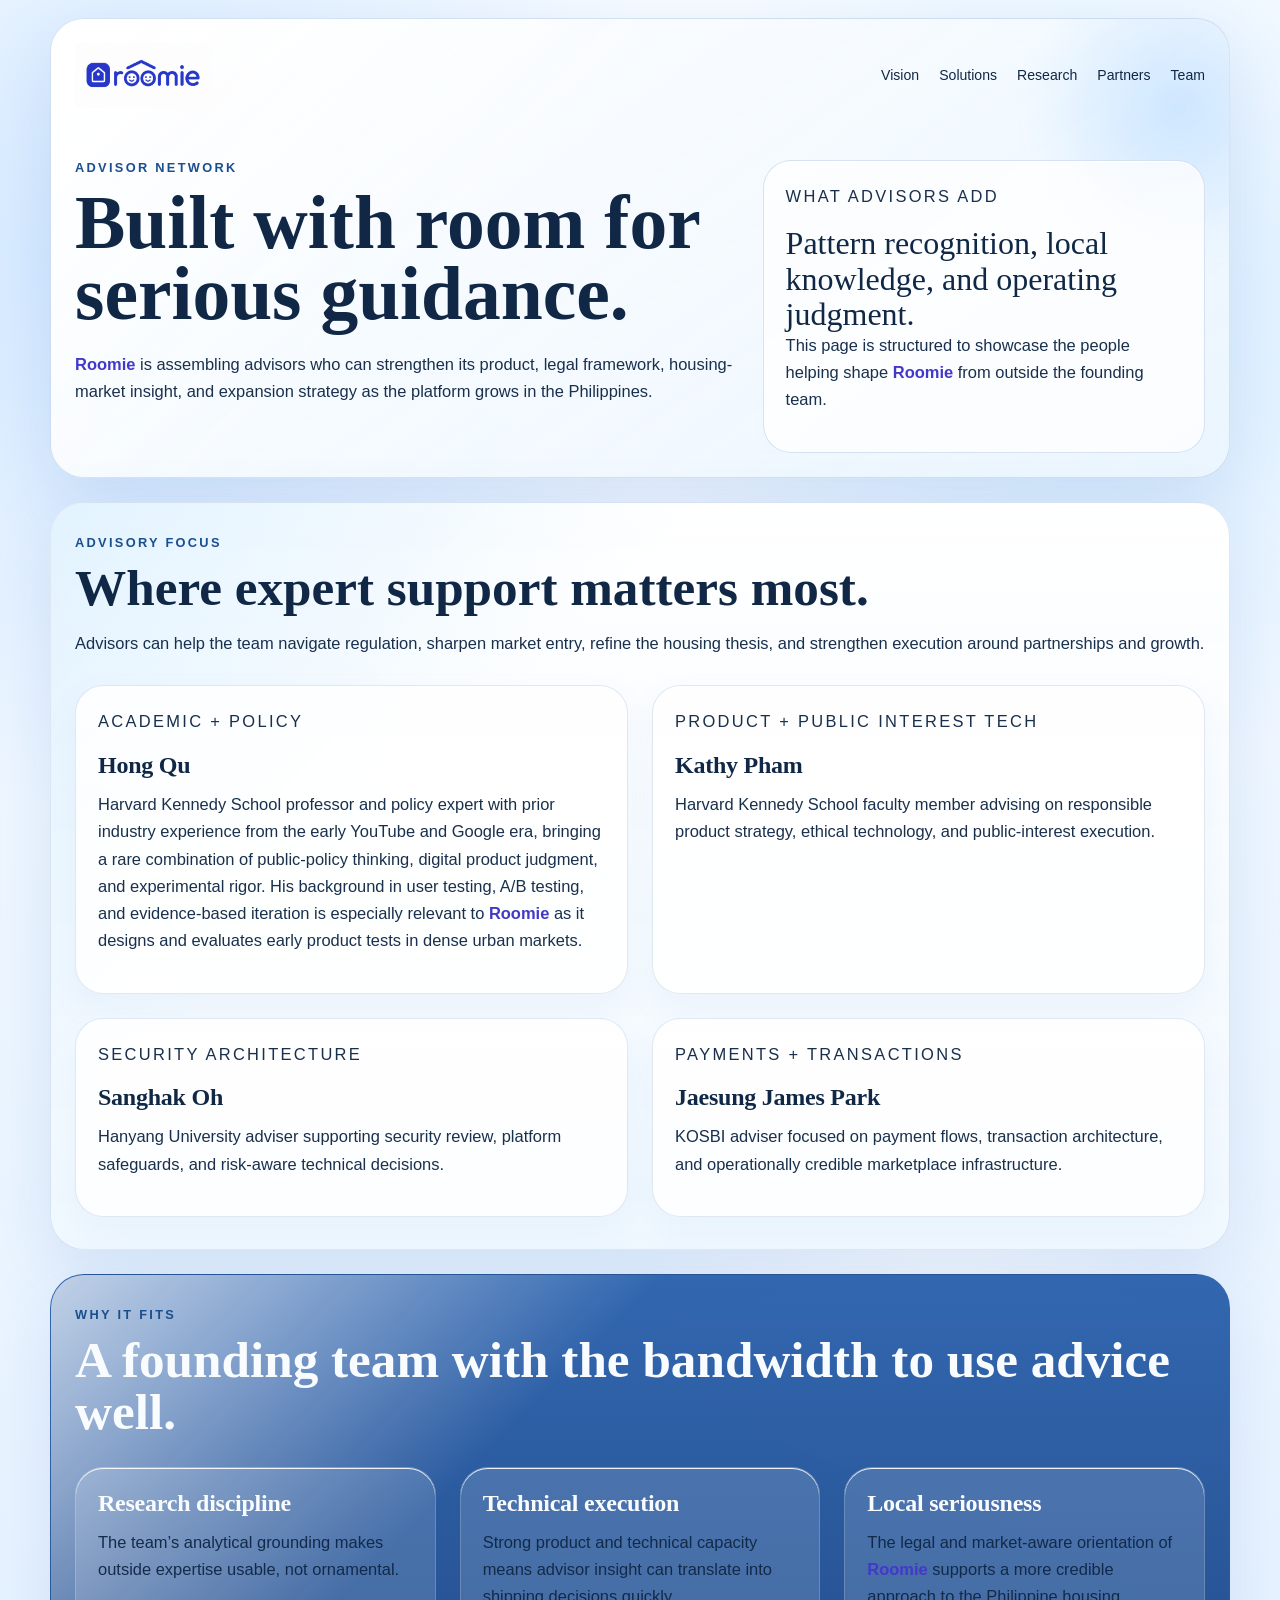
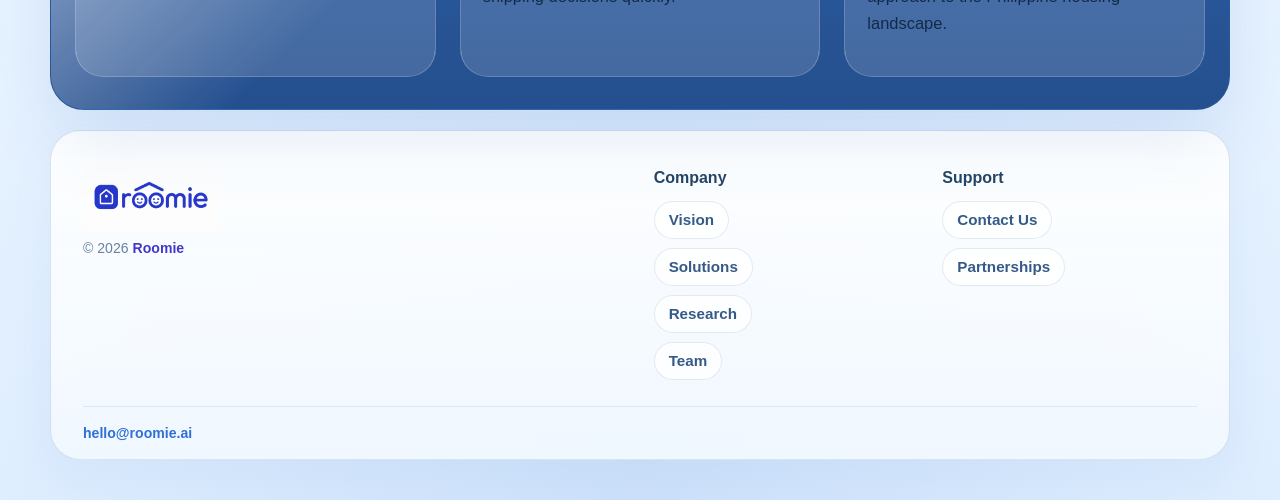
==== advisers.html @ 3eec29d0 "Add named Roomie advisers" ====
<!DOCTYPE html>
<html lang="en">
  <head>
    <meta charset="UTF-8" />
    <meta name="viewport" content="width=device-width, initial-scale=1.0" />
    <title>Roomie | Advisors</title>
    <meta
      name="description"
      content="Advisors supporting Roomie across housing, law, market expansion, and platform strategy."
    />
    <link rel="icon" type="image/png" href="assets/browser_icon_logo.png" />
    <link rel="apple-touch-icon" href="assets/browser_icon_logo.png" />

    <link rel="stylesheet" href="styles.css" />
  </head>
  <body>
    <div class="page-shell">
      <header class="hero hero-page">
        <nav class="topbar">
          <div class="brand">
            <a href="index.html#vision"><img class="brand-mark" src="assets/logo-draft.png" alt="Roomie logo" /></a>
          </div>
          <div class="topbar-links">
            <a href="index.html#vision">Vision</a>
            <a href="solutions.html">Solutions</a>
            <a href="research.html">Research</a>
            <a href="partners.html">Partners</a>
            <a href="team.html">Team</a>
          </div>
        </nav>

        <section class="page-intro">
          <div>
            <p class="eyebrow">Advisor Network</p>
            <h1>Built with room for serious guidance.</h1>
            <p class="hero-text">
              <strong>Roomie</strong> is assembling advisors who can strengthen its product,
              legal framework, housing-market insight, and expansion strategy as
              the platform grows in the Philippines.
            </p>
          </div>
          <div class="adviser-panel">
            <p class="stat-label">What advisors add</p>
            <div class="stat-value">Pattern recognition, local knowledge, and operating judgment.</div>
            <p>
              This page is structured to showcase the people helping shape
              <strong>Roomie</strong> from outside the founding team.
            </p>
          </div>
        </section>
      </header>

      <main>
        <section class="section section-light">
          <div class="section-heading">
            <p class="eyebrow">Advisory Focus</p>
            <h2>Where expert support matters most.</h2>
            <p class="section-copy">
              Advisors can help the team navigate regulation, sharpen market
              entry, refine the housing thesis, and strengthen execution around
              partnerships and growth.
            </p>
          </div>
          <div class="advisers-grid">
            <article class="adviser-card reveal">
              <p class="adviser-role">Academic + Policy</p>
              <h3>Hong Qu</h3>
              <p>
                Harvard Kennedy School professor and policy expert with prior
                industry experience from the early YouTube and Google era,
                bringing a rare combination of public-policy thinking, digital
                product judgment, and experimental rigor. His background in
                user testing, A/B testing, and evidence-based iteration is
                especially relevant to <strong>Roomie</strong> as it designs and evaluates
                early product tests in dense urban markets.
              </p>
            </article>
            <article class="adviser-card reveal">
              <p class="adviser-role">Product + Public Interest Tech</p>
              <h3>Kathy Pham</h3>
              <p>
                <a href="https://www.hks.harvard.edu/faculty/kathy-pham" target="_blank" rel="noopener">Harvard Kennedy School</a>
                faculty member advising on responsible
                product strategy, ethical technology, and public-interest execution.
              </p>
            </article>
            <article class="adviser-card reveal">
              <p class="adviser-role">Security Architecture</p>
              <h3>Sanghak Oh</h3>
              <p>
                Hanyang University adviser supporting security review, platform
                safeguards, and risk-aware technical decisions.
              </p>
            </article>
            <article class="adviser-card reveal">
              <p class="adviser-role">Payments + Transactions</p>
              <h3>Jaesung James Park</h3>
              <p>
                KOSBI adviser focused on payment flows, transaction architecture,
                and operationally credible marketplace infrastructure.
              </p>
            </article>
          </div>
        </section>

        <section class="section section-dark">
          <div class="section-heading">
            <p class="eyebrow">Why It Fits</p>
            <h2>A founding team with the bandwidth to use advice well.</h2>
          </div>
          <div class="opportunity-grid">
            <article class="feature-card reveal">
              <h3>Research discipline</h3>
              <p>
                The team’s analytical grounding makes outside expertise usable,
                not ornamental.
              </p>
            </article>
            <article class="feature-card reveal">
              <h3>Technical execution</h3>
              <p>
                Strong product and technical capacity means advisor insight can
                translate into shipping decisions quickly.
              </p>
            </article>
            <article class="feature-card reveal">
              <h3>Local seriousness</h3>
              <p>
                The legal and market-aware orientation of <strong>Roomie</strong> supports a
                more credible approach to the Philippine housing landscape.
              </p>
            </article>
          </div>
        </section>
      </main>

      <footer class="site-footer">
        <div class="site-footer-top">
          <div class="site-footer-brand">
            <a href="index.html#vision"><img class="brand-mark" src="assets/logo-draft.png" alt="Roomie logo" /></a>
            <p class="site-footer-legal">© 2026 <strong>Roomie</strong></p>
          </div>
          <div class="site-footer-grid">
            <div class="site-footer-column">
              <p class="site-footer-label">Company</p>
              <a href="index.html#vision">Vision</a>
              <a href="solutions.html">Solutions</a>
              <a href="research.html">Research</a>
              <a href="team.html">Team</a>
            </div>
            <div class="site-footer-column">
              <p class="site-footer-label">Support</p>
              <a href="mailto:hello@roomie.ai">Contact Us</a>
              <a href="partners.html">Partnerships</a>
            </div>
          </div>
        </div>
        <div class="site-footer-bottom">
          <p><a href="mailto:hello@roomie.ai">hello@roomie.ai</a></p>
        </div>
      </footer>
    </div>

    <script src="script.js"></script>
  </body>
</html>
---- styles.css ----
:root {
  --bg: #f4faff;
  --bg-soft: #dceeff;
  --panel: rgba(248, 252, 255, 0.82);
  --panel-light: rgba(255, 255, 255, 0.94);
  --ink: #0f2a49;
  --ink-dark: #102846;
  --muted: rgba(16, 40, 70, 0.96);
  --muted-dark: #244564;
  --line: rgba(53, 107, 176, 0.18);
  --line-dark: rgba(45, 95, 163, 0.14);
  --accent: #6fb6ff;
  --accent-2: #9ed6ff;
  --accent-3: #2f6fd6;
  --accent-4: #c8e8ff;
  --accent-5: #edf7ff;
  --shadow: rgba(73, 123, 196, 0.16);
}

* {
  box-sizing: border-box;
}

html {
  scroll-behavior: smooth;
}

body {
  margin: 0;
  min-height: 100vh;
  background:
    radial-gradient(circle at 10% 12%, rgba(111, 182, 255, 0.26), transparent 26%),
    radial-gradient(circle at 85% 15%, rgba(158, 214, 255, 0.32), transparent 22%),
    radial-gradient(circle at 74% 58%, rgba(255, 255, 255, 0.72), transparent 20%),
    radial-gradient(circle at 50% 100%, rgba(47, 111, 214, 0.12), transparent 34%),
    linear-gradient(180deg, #f7fbff 0%, #edf6ff 52%, #e2f0ff 100%);
  color: var(--ink-dark);
  font-family: "Avenir Next", "Segoe UI", sans-serif;
}

a {
  color: inherit;
  text-decoration: none;
}

strong {
  color: #4338ca !important;
  font-weight: 800;
}

.page-shell {
  width: min(1180px, calc(100% - 28px));
  margin: 0 auto;
  padding: 18px 0 40px;
}

.site-footer {
  margin-top: 20px;
  padding: 34px 32px 18px;
  color: var(--muted-dark);
  font-size: 0.95rem;
  border: 1px solid var(--line);
  border-radius: 30px;
  background: linear-gradient(180deg, rgba(255, 255, 255, 0.97), rgba(241, 248, 255, 0.94));
  box-shadow: 0 18px 40px rgba(98, 148, 217, 0.08);
}

.site-footer-top {
  display: grid;
  grid-template-columns: minmax(0, 1.05fr) minmax(0, 1.1fr);
  gap: 52px;
  align-items: start;
}

.site-footer-grid {
  display: grid;
  grid-template-columns: repeat(2, minmax(0, 1fr));
  gap: 34px;
  align-items: start;
}

.site-footer-brand {
  display: grid;
  gap: 10px;
}

.site-footer-column p {
  margin-bottom: 0;
  color: var(--muted-dark);
  line-height: 1.68;
}

.site-footer-legal {
  margin-bottom: 0;
  color: #6a81a1;
  font-size: 0.88rem;
}

.site-footer-column {
  display: grid;
  gap: 9px;
  align-content: start;
  justify-items: start;
}

.site-footer-label {
  margin-bottom: 6px;
  color: var(--ink-dark);
  font-size: 1rem;
  font-weight: 700;
  letter-spacing: 0;
  text-transform: none;
}

.site-footer a {
  color: #355a88;
  font-weight: 600;
}

.site-footer-column a {
  display: inline-flex;
  align-items: center;
  min-height: 38px;
  padding: 0 14px;
  border-radius: 999px;
  border: 1px solid rgba(53, 107, 176, 0.14);
  background: rgba(255, 255, 255, 0.8);
  box-shadow: inset 0 1px 0 rgba(255, 255, 255, 0.88);
  transition: transform 180ms ease, border-color 180ms ease, background 180ms ease, box-shadow 180ms ease;
}

.site-footer-column a:hover {
  transform: translateY(-2px);
  border-color: rgba(47, 111, 214, 0.24);
  background: rgba(232, 244, 255, 0.96);
  box-shadow: 0 10px 20px rgba(98, 148, 217, 0.12);
}

.site-footer-bottom {
  display: flex;
  justify-content: space-between;
  gap: 18px;
  margin-top: 26px;
  padding-top: 18px;
  border-top: 1px solid rgba(53, 107, 176, 0.12);
  color: #4e6b8f;
  font-size: 0.88rem;
}

.site-footer-bottom p {
  margin-bottom: 0;
}

.site-footer-bottom a {
  color: var(--accent-3);
  font-weight: 700;
}

.hero,
.section {
  position: relative;
  overflow: hidden;
  border: 1px solid var(--line);
  border-radius: 34px;
  backdrop-filter: blur(18px);
  box-shadow: 0 24px 70px var(--shadow);
}

.hero::before,
.section::before {
  content: "";
  position: absolute;
  inset: 0;
  pointer-events: none;
  background: linear-gradient(135deg, rgba(255, 255, 255, 0.7), transparent 38%);
}

.hero {
  background:
    linear-gradient(145deg, rgba(255, 255, 255, 0.96), rgba(233, 244, 255, 0.88)),
    rgba(255, 255, 255, 0.5);
  color: var(--ink-dark);
  padding: 24px;
}

.hero-home::after,
.hero-page::after {
  content: "";
  position: absolute;
  right: -120px;
  top: -80px;
  width: 340px;
  height: 340px;
  border-radius: 50%;
  background: radial-gradient(circle, rgba(111, 182, 255, 0.28), transparent 64%);
  filter: blur(10px);
}

.hero-home::before {
  background:
    radial-gradient(circle at 22% 20%, rgba(255, 255, 255, 0.72), transparent 18%),
    linear-gradient(135deg, rgba(255, 255, 255, 0.7), transparent 38%);
}

.topbar,
.hero-grid,
.opportunity-grid,
.founders-grid,
.metrics-grid,
.contact-layout,
.advisers-grid,
.page-intro,
.research-grid,
.research-placeholder-grid,
.source-list,
.partners-grid,
.map-gallery {
  display: grid;
  gap: 24px;
}

.topbar {
  grid-template-columns: repeat(2, minmax(0, 1fr));
  align-items: center;
  position: relative;
  z-index: 1;
}

.brand,
.topbar-links,
.hero-actions,
.ticker {
  display: flex;
  align-items: center;
}

.brand {
  gap: 12px;
}

.brand-mark {
  width: 136px;
  height: auto;
  display: block;
  object-fit: contain;
}

.brand-name,
h1,
h2,
h3,
.stat-value,
.quote,
.metric-value {
  font-family: "Georgia", "Times New Roman", serif;
}

.brand-name {
  font-size: 1.08rem;
  letter-spacing: 0.06em;
}

.topbar-links {
  justify-content: flex-end;
  gap: 20px;
  color: var(--ink-dark);
}

.topbar-links a {
  position: relative;
  font-size: 0.88rem;
}

.topbar-links a::after {
  content: "";
  position: absolute;
  left: 0;
  bottom: -6px;
  width: 100%;
  height: 1px;
  background: currentColor;
  transform: scaleX(0);
  transform-origin: left;
  transition: transform 180ms ease;
}

.topbar-links a:hover::after {
  transform: scaleX(1);
}

.hero-grid,
.page-intro {
  grid-template-columns: minmax(0, 1.2fr) minmax(300px, 0.8fr);
  align-items: end;
  margin-top: 52px;
  position: relative;
  z-index: 1;
}

.page-intro {
  align-items: start;
}

.page-intro-single {
  grid-template-columns: 1fr;
}

.eyebrow {
  margin: 0 0 12px;
  color: #1a4f8e;
  font-size: 0.8rem;
  letter-spacing: 0.18em;
  text-transform: uppercase;
  font-weight: 800;
}

h1,
h2,
h3,
p {
  margin-top: 0;
}

h1 {
  font-size: clamp(2.45rem, 5.9vw, 4.9rem);
  line-height: 0.94;
  margin-bottom: 22px;
  max-width: 100%;
}

.hero-title {
  max-width: 100%;
}

.emoji-pair {
  white-space: nowrap;
}

h2 {
  font-size: clamp(2rem, 4vw, 3.5rem);
  line-height: 1.02;
  margin-bottom: 0;
}

h3 {
  font-size: 1.5rem;
  margin-bottom: 12px;
}

.hero-text,
.section-copy,
.contact-copy,
.feature-card p,
.founder-card p,
.contact-card p,
.adviser-card p,
.adviser-panel p {
  color: var(--muted);
  line-height: 1.65;
  font-size: 1.03rem;
}

.hero-text,
.section-copy,
.contact-copy,
.section-heading p {
  width: 100%;
  max-width: 100%;
}

.section-copy,
.contact-copy {
  margin-top: 16px;
  max-width: 100%;
}

.compact-copy {
  margin-top: 18px;
}

.hero-actions {
  gap: 14px;
  flex-wrap: wrap;
  margin-top: 30px;
}

.button {
  display: inline-flex;
  align-items: center;
  justify-content: center;
  min-height: 50px;
  padding: 0 22px;
  border-radius: 999px;
  border: 1px solid transparent;
  transition: transform 180ms ease, background 180ms ease, border-color 180ms ease, box-shadow 180ms ease;
}

.button:hover,
.topbar-links a:hover {
  transform: translateY(-2px);
}

.button-primary {
  background: linear-gradient(135deg, #79bdff, #2f6fd6);
  color: #ffffff;
  font-weight: 700;
  box-shadow: 0 12px 24px rgba(47, 111, 214, 0.22);
  position: relative;
}

.button-secondary {
  border-color: var(--line);
  background: rgba(255, 255, 255, 0.74);
  color: var(--ink-dark);
}

.button-primary::after {
  content: "";
  width: 8px;
  height: 8px;
  margin-left: 10px;
  border-radius: 50%;
  background: rgba(255, 255, 255, 0.9);
  box-shadow: 0 0 0 6px rgba(255, 255, 255, 0.12);
}

.button-secondary:hover,
.button-primary:hover {
  box-shadow: 0 16px 30px rgba(47, 111, 214, 0.18);
}

.hero-panel,
.stat-card,
.hero-notes article,
.feature-card,
.founder-card,
.contact-card,
.quote-block,
.metric-card,
.adviser-card,
.adviser-panel,
.ticker {
  border-radius: 28px;
}

.hero-panel,
.feature-card,
.metric-card,
.adviser-panel {
  background: rgba(255, 255, 255, 0.76);
  border: 1px solid var(--line);
  box-shadow: inset 0 1px 0 rgba(255, 255, 255, 0.9);
}

.hero-panel {
  padding: 22px;
}

.stat-card {
  background: linear-gradient(135deg, rgba(111, 182, 255, 0.22), rgba(158, 214, 255, 0.42));
  padding: 22px;
  border: 1px solid rgba(74, 132, 201, 0.16);
  position: relative;
}

.stat-card::after {
  content: "✦";
  position: absolute;
  top: 18px;
  right: 18px;
  color: rgba(47, 111, 214, 0.38);
  font-size: 1rem;
}

.stat-label,
.founder-role,
.contact-label,
.quote-credit,
.metric-label,
.adviser-role {
  text-transform: uppercase;
  letter-spacing: 0.14em;
  font-size: 0.72rem;
}

.stat-value {
  font-size: 2rem;
  line-height: 1.1;
}

.hero-notes {
  display: grid;
  gap: 12px;
  margin-top: 16px;
}

.hero-notes article {
  display: grid;
  grid-template-columns: 38px 1fr;
  gap: 14px;
  padding: 14px;
  background: rgba(245, 250, 255, 0.92);
  border: 1px solid rgba(96, 156, 224, 0.14);
}

.hero-notes span {
  color: var(--accent-3);
  font-family: "Georgia", "Times New Roman", serif;
  font-size: 1.2rem;
}

.ticker {
  gap: 10px;
  flex-wrap: wrap;
  margin-top: 24px;
  padding: 14px;
  background: rgba(255, 255, 255, 0.72);
  border: 1px solid var(--line);
  position: relative;
  z-index: 1;
}

.ticker span {
  padding: 8px 12px;
  border-radius: 999px;
  background: rgba(224, 240, 255, 0.92);
  color: #456b96;
  font-size: 0.92rem;
  border: 1px solid rgba(96, 156, 224, 0.16);
}

.section {
  margin-top: 24px;
  padding: 32px 24px;
}

.section-dark {
  background: linear-gradient(180deg, rgba(42, 97, 173, 0.96), rgba(29, 72, 138, 0.96));
  color: #f8fcff;
}

.section-light {
  background: linear-gradient(180deg, rgba(255, 255, 255, 0.98), rgba(240, 248, 255, 0.95));
  color: var(--ink-dark);
  border-color: var(--line-dark);
}

.section-light::before {
  background: linear-gradient(135deg, rgba(158, 214, 255, 0.3), transparent 34%);
}

.section-accent {
  background: linear-gradient(135deg, #e6f4ff 0%, #97d0ff 42%, #2f6fd6 100%);
  color: #12345b;
}

.section-heading {
  width: 100%;
  max-width: 100%;
  margin-bottom: 28px;
  position: relative;
  z-index: 1;
}

.section-heading > * {
  width: 100%;
  max-width: 100%;
}

.next-steps-intro,
.next-steps-intro > *,
.next-steps-intro .hero-text {
  width: 100%;
  max-width: 100%;
}

.geospatial-intro,
.geospatial-intro > *,
.geospatial-intro .hero-text {
  width: 100%;
  max-width: 100%;
}

.research-intro,
.research-intro > *,
.research-intro .hero-text {
  width: 100%;
  max-width: 100%;
}

.research-intro-title {
  width: 100%;
  max-width: 100%;
  margin-bottom: 14px;
  color: #1a4f8e;
  font-size: clamp(1.9rem, 3vw, 2.6rem);
  line-height: 1.08;
}

.geospatial-section .research-intro {
  margin-bottom: 28px;
}

.section-heading.compact {
  margin-bottom: 0;
}

.geospatial-intro h2,
.next-steps-intro h2 {
  color: #1a4f8e;
  font-size: clamp(1.9rem, 3vw, 2.6rem);
  line-height: 1.08;
  margin-bottom: 14px;
}

.research-intro .hero-text,
.geospatial-intro .hero-text,
.next-steps-intro .hero-text {
  margin-top: 0;
}

.opportunity-grid {
  grid-template-columns: repeat(3, minmax(0, 1fr));
}

.founders-grid,
.metrics-grid,
.advisers-grid,
.partners-grid {
  grid-template-columns: repeat(2, minmax(0, 1fr));
}

.research-grid {
  grid-template-columns: minmax(0, 1.1fr) minmax(280px, 0.9fr);
  align-items: start;
}

.research-placeholder-grid {
  grid-template-columns: repeat(2, minmax(0, 1fr));
}

.feature-card,
.founder-card,
.contact-card,
.metric-card,
.adviser-card,
.adviser-panel,
.research-block,
.placeholder-card,
.source-card,
.partner-card,
.map-card {
  padding: 22px;
  position: relative;
}

.feature-card {
  background: rgba(255, 255, 255, 0.14);
  border: 1px solid rgba(255, 255, 255, 0.18);
}

.founder-card,
.contact-card,
.metric-card,
.adviser-card,
.research-block,
.placeholder-card,
.source-card,
.partner-card,
.map-card {
  background: rgba(255, 255, 255, 0.88);
  border: 1px solid var(--line-dark);
  color: var(--ink-dark);
}

.research-block,
.placeholder-card,
.source-card,
.partner-card,
.map-card {
  border-radius: 28px;
}

.founder-card,
.contact-card,
.metric-card,
.adviser-card,
.research-block,
.placeholder-card,
.source-card,
.partner-card,
.map-card {
  box-shadow: 0 14px 32px rgba(98, 148, 217, 0.08);
}

.research-paper {
  margin-bottom: 24px;
  padding: 24px;
  border-radius: 28px;
  background: rgba(255, 255, 255, 0.92);
  border: 1px solid var(--line-dark);
  box-shadow: 0 14px 32px rgba(98, 148, 217, 0.08);
}

.paper-title {
  margin-bottom: 8px;
  font-size: clamp(1.7rem, 3vw, 2.2rem);
}

.paper-meta {
  margin-bottom: 14px;
  color: #4672a1;
  font-size: 0.95rem;
  letter-spacing: 0.02em;
}

.founder-card::before,
.metric-card::before,
.partner-card::before {
  content: "";
  position: absolute;
  top: 14px;
  right: 14px;
  width: 12px;
  height: 12px;
  border-radius: 50%;
  background: linear-gradient(135deg, var(--accent-2), var(--accent-3));
  opacity: 0.6;
}

.founder-card-expand {
  overflow: hidden;
}

.founder-summary {
  display: block;
  color: inherit;
  cursor: pointer;
}

.founder-summary > * + * {
  margin-top: 10px;
}

.founder-summary h3,
.founder-summary p {
  margin-bottom: 0;
}

.adviser-summary {
  display: block;
  color: inherit;
  cursor: pointer;
}

.adviser-summary > * + * {
  margin-top: 10px;
}

.adviser-summary h3,
.adviser-summary p {
  margin-bottom: 0;
}

/* ── Founder / Advisor modal ── */
.founder-modal {
  position: fixed;
  inset: 0;
  z-index: 40;
  display: none;
  place-items: center;
  padding: 20px;
}

.founder-modal:target {
  display: grid !important;
}

.founder-modal-backdrop {
  position: absolute;
  inset: 0;
  background: rgba(6, 16, 34, 0.72);
  backdrop-filter: blur(18px) saturate(1.5);
}

/* Single-panel immersive card */
.founder-modal-card {
  position: relative;
  z-index: 1;
  width: min(460px, 100%);
  height: min(680px, 88vh);
  border-radius: 28px;
  overflow: hidden;
  border: 1px solid rgba(255, 255, 255, 0.12);
  box-shadow:
    0 2px 0 rgba(255, 255, 255, 0.1) inset,
    0 48px 120px rgba(6, 16, 34, 0.6),
    0 12px 32px rgba(6, 16, 34, 0.35);
}

/* Photo fills the entire card as background */
.founder-modal-photo {
  position: absolute;
  inset: 0;
  width: 100%;
  height: 100%;
  object-fit: cover;
  object-position: top center;
}

/* Gradient overlay: transparent at top, dark at ~45% downward */
.founder-modal-overlay {
  position: absolute;
  inset: 0;
  display: flex;
  flex-direction: column;
  justify-content: flex-end;
  background: linear-gradient(
    to bottom,
    transparent 0%,
    transparent 32%,
    rgba(242, 243, 245, 0.55) 48%,
    rgba(242, 243, 245, 0.88) 62%,
    rgba(242, 243, 245, 0.97) 72%
  );
}

/* Scrollable content area sitting on the gradient */
.founder-modal-content {
  overflow-y: auto;
  max-height: 62%;
  padding: 0 26px 28px;
  /* Custom scrollbar */
  scrollbar-width: thin;
  scrollbar-color: rgba(255,255,255,0.2) transparent;
}

.founder-modal-content::-webkit-scrollbar {
  width: 4px;
}
.founder-modal-content::-webkit-scrollbar-thumb {
  background: rgba(255,255,255,0.22);
  border-radius: 4px;
}

/* Role label */
.founder-modal-content .founder-role {
  color: rgba(0, 0, 0, 1);
  font-size: 0.67rem;
  font-weight: 700;
  letter-spacing: 0.14em;
  text-transform: uppercase;
  margin: 0 0 6px;
}

/* Name */
.founder-modal-content h3 {
  color:  #ffffff;
  font-size: 1.5rem;
  font-weight: 800;
  line-height: 1.2;
  margin: 0 0 14px;
  text-shadow: 0 1px 8px rgba(0, 0, 0, 1);
}

/* Divider */
.founder-modal-divider {
  height: 1px;
  background: rgba(0, 0, 0, 1);
  margin: 0 0 16px;
}

/* Tagline */
.founder-modal-tagline {
  font-size: 0.92rem;
  font-weight: 700;
  color: rgba(0, 0, 0, 1);
  margin: 0 0 14px;
  line-height: 1.55;
}

/* Bio body */
.founder-modal-detail p {
  font-size: 0.87rem;
  font-weight: 600;
  line-height: 1.8;
  color: rgba(0, 0, 0, 1);
  margin: 0;
}

/* Close button — top right, glassy */
.founder-modal-close {
  position: absolute;
  top: 16px;
  right: 16px;
  z-index: 10;
  display: flex;
  align-items: center;
  justify-content: center;
  width: 34px;
  height: 34px;
  border-radius: 50%;
  background: rgba(128, 128, 128, 0.14);
  backdrop-filter: blur(8px);
  color: rgba(128, 128, 128, 0.5);
  font-size: 1.1rem;
  line-height: 1;
  cursor: pointer;
  text-decoration: none;
  transition: background 0.18s, color 0.18s;
  border: 1px solid rgba(128, 128, 128, 0.8);
}

.founder-modal-close:hover {
  background: rgba(255, 255, 255, 0.26);
  color: #fff;
}

.research-stack {
  display: grid;
  gap: 18px;
}

.block-label {
  margin-bottom: 10px;
  color: #1a4f8e;
  text-transform: uppercase;
  letter-spacing: 0.14em;
  font-size: 0.88rem;
  font-weight: 800;
}

.research-list,
.source-list {
  margin: 0;
  padding-left: 18px;
  color: var(--muted-dark);
  line-height: 1.7;
}

.source-list {
  grid-template-columns: repeat(3, minmax(0, 1fr));
  padding-left: 0;
  list-style: none;
}

.placeholder-title {
  font-family: "Georgia", "Times New Roman", serif;
  font-size: 1.3rem;
  margin-bottom: 12px;
  color: #173252;
}

.map-analysis,
.placeholder-note,
.map-insight-list,
.source-list,
.research-list {
  color: var(--muted);
}

.map-gallery {
  grid-template-columns: 1fr;
}

.map-card {
  overflow: hidden;
  padding: 0;
}

.map-card-link {
  display: block;
  height: 100%;
  color: inherit;
}

.map-card-link .map-copy {
  position: relative;
}

.map-open-cta {
  display: inline-flex;
  align-items: center;
  justify-content: center;
  margin: 6px 0 0;
  min-height: 34px;
  padding: 0 12px;
  border-radius: 999px;
  background: linear-gradient(180deg, rgba(245, 250, 255, 0.98), rgba(232, 244, 255, 0.96));
  border: 1px solid rgba(53, 107, 176, 0.14);
  box-shadow:
    inset 0 1px 0 rgba(255, 255, 255, 0.96),
    0 6px 14px rgba(98, 148, 217, 0.08);
  color: #355a88;
  font-size: 0.76rem;
  font-weight: 700;
  letter-spacing: 0.02em;
  line-height: 1;
  transition: transform 180ms ease, border-color 180ms ease, background 180ms ease, box-shadow 180ms ease;
}

.map-open-cta:hover {
  transform: translateY(-1px);
  border-color: rgba(47, 111, 214, 0.24);
  background: linear-gradient(180deg, rgba(247, 252, 255, 1), rgba(223, 240, 255, 0.98));
  box-shadow:
    inset 0 1px 0 rgba(255, 255, 255, 0.98),
    0 10px 18px rgba(98, 148, 217, 0.12);
}

.map-frame {
  display: block;
  width: 100%;
  aspect-ratio: 16 / 10;
  object-fit: contain;
  border-bottom: 1px solid var(--line-dark);
  background: var(--accent-5);
}

.map-copy {
  padding: 22px 22px 24px;
}

/* ── Geolocation Map Lightbox Modal Refinement ── */
.map-modal {
  padding: 20px;
}

.map-modal .founder-modal-backdrop {
  background: rgba(3, 10, 22, 0.86);
  backdrop-filter: blur(20px) saturate(1.6);
}

.map-modal-card {
  width: min(1200px, 95vw);
  height: auto !important;
  max-height: min(92vh, 920px) !important;
  padding: 24px 28px 26px;
  border-radius: 26px;
  background: linear-gradient(170deg, #0d223a 0%, #061324 100%);
  border: 1px solid rgba(255, 255, 255, 0.14);
  box-shadow:
    0 0 0 1px rgba(255, 255, 255, 0.06) inset,
    0 32px 90px rgba(0, 0, 0, 0.75),
    0 8px 28px rgba(0, 0, 0, 0.4);
  overflow: hidden;
  display: flex;
  flex-direction: column;
}

.map-modal-card .founder-role {
  margin-bottom: 4px;
  color: rgba(140, 195, 255, 0.85);
  font-family: "Avenir Next", system-ui, -apple-system, sans-serif;
  font-size: 0.72rem;
  font-weight: 700;
  letter-spacing: 0.14em;
  text-transform: uppercase;
}

.map-modal-card h3 {
  font-family: "Avenir Next", system-ui, -apple-system, sans-serif;
  font-size: 1.35rem;
  font-weight: 700;
  line-height: 1.25;
  color: #ffffff;
  letter-spacing: normal;
  text-transform: none;
  margin: 0 0 16px 0;
  padding-bottom: 14px;
  border-bottom: 1px solid rgba(255, 255, 255, 0.1);
  padding-right: 48px;
}

.map-modal-card .founder-modal-close {
  position: absolute;
  top: 22px;
  right: 22px;
  width: 36px;
  height: 36px;
  border-radius: 50%;
  background: rgba(255, 255, 255, 0.12);
  backdrop-filter: blur(8px);
  color: #ffffff;
  font-size: 1.25rem;
  line-height: 1;
  display: flex;
  align-items: center;
  justify-content: center;
  text-decoration: none;
  border: 1px solid rgba(255, 255, 255, 0.18);
  transition: all 0.2s ease;
  z-index: 10;
}

.map-modal-card .founder-modal-close:hover {
  background: rgba(255, 255, 255, 0.25);
  color: #ffffff;
  transform: scale(1.06);
}

.map-stage {
  position: relative;
  width: 100%;
  display: flex;
  align-items: center;
  justify-content: center;
  background: #071526;
  border-radius: 16px;
  border: 1px solid rgba(255, 255, 255, 0.1);
  overflow: hidden;
  box-shadow: 0 12px 36px rgba(0, 0, 0, 0.45);
  touch-action: pan-y;
}

.map-frame-modal {
  margin-top: 0;
  width: 100%;
  height: auto;
  max-height: calc(92vh - 140px);
  object-fit: contain;
  border: none;
  display: block;
}

.map-nav-arrow {
  position: absolute;
  top: 50%;
  transform: translateY(-50%);
  width: 44px;
  height: 44px;
  border-radius: 50%;
  background: rgba(15, 32, 54, 0.75);
  backdrop-filter: blur(4px);
  color: #ffffff;
  display: flex;
  align-items: center;
  justify-content: center;
  border: 1px solid rgba(255, 255, 255, 0.15);
  cursor: pointer;
  transition: all 0.2s ease;
  z-index: 5;
  text-decoration: none;
}

.map-nav-arrow svg {
  width: 20px;
  height: 20px;
}

.map-nav-arrow:hover {
  background: rgba(15, 32, 54, 0.95);
  border-color: rgba(255, 255, 255, 0.3);
  transform: translateY(-50%) scale(1.08);
}

.arrow-left {
  left: 12px;
}

.arrow-right {
  right: 12px;
}

.map-dots {
  position: absolute;
  bottom: 14px;
  left: 50%;
  transform: translateX(-50%);
  display: flex;
  gap: 8px;
  z-index: 5;
  background: rgba(6, 16, 30, 0.6);
  padding: 6px 12px;
  border-radius: 12px;
  border: 1px solid rgba(255, 255, 255, 0.08);
  backdrop-filter: blur(4px);
}

.map-dot {
  width: 7px;
  height: 7px;
  border-radius: 50%;
  background: rgba(255, 255, 255, 0.35);
  transition: all 0.2s ease;
  cursor: pointer;
}

.map-dot:hover {
  background: rgba(255, 255, 255, 0.7);
}

.map-dot.active {
  background: #ffffff;
  transform: scale(1.2);
  box-shadow: 0 0 6px rgba(255, 255, 255, 0.8);
}

.map-insight-list {
  margin-bottom: 14px;
  padding: 12px 14px;
  border-radius: 16px;
  background: rgba(111, 182, 255, 0.12);
  border: 1px solid rgba(53, 107, 176, 0.16);
  color: var(--ink-dark);
  line-height: 1.6;
  padding-left: 34px;
}

.map-insight-list li {
  margin: 0;
}

.map-analysis {
  color: var(--ink-dark);
  font-size: 1rem;
  line-height: 1.7;
  margin-bottom: 14px;
}

.placeholder-note {
  color: var(--muted-dark);
  font-size: 0.95rem;
  line-height: 1.65;
}

.insight-grid .feature-card {
  min-height: 190px;
}

.source-card {
  min-height: 160px;
}

.source-card-wide {
  min-height: auto;
  padding: 24px;
}

.source-card-wide .placeholder-note + .placeholder-note {
  margin-top: 16px;
}

.source-card-wide a {
  color: #1a4f8e;
  text-decoration: underline;
  text-underline-offset: 2px;
}

.partner-card {
  min-height: 220px;
}

.partner-card-product {
  display: flex;
  flex-direction: column;
  gap: 14px;
}

.partner-card-product .button {
  margin-top: auto;
  align-self: flex-start;
}

.solution-phone-preview {
  width: min(100%, 290px);
  margin: 4px auto 6px;
  padding: 14px;
  border-radius: 34px;
  background: linear-gradient(180deg, #13325b 0%, #0f2746 100%);
  box-shadow:
    inset 0 1px 0 rgba(255, 255, 255, 0.18),
    0 20px 38px rgba(30, 76, 135, 0.18);
}

.solution-phone-screen {
  position: relative;
  overflow: hidden;
  aspect-ratio: 9 / 19.5;
  border-radius: 24px;
  border: 1px solid rgba(255, 255, 255, 0.28);
  background: #f8fbff;
}

.solution-phone-screen::before {
  content: "";
  position: absolute;
  top: 10px;
  left: 50%;
  z-index: 2;
  width: 34%;
  height: 14px;
  border-radius: 999px;
  background: rgba(12, 22, 39, 0.82);
  transform: translateX(-50%);
}

.solution-preview-mobile {
  display: block;
  width: 100%;
  height: 100%;
  object-fit: cover;
  object-position: 34% center;
}

.reveal {
  transform: translateY(24px);
  opacity: 0;
  transition: transform 600ms ease, opacity 600ms ease;
}

.reveal.is-visible {
  transform: translateY(0);
  opacity: 1;
}

.quote-block {
  padding: 30px;
  min-height: 220px;
  display: grid;
  align-content: center;
  background: linear-gradient(145deg, rgba(255, 255, 255, 0.55), rgba(221, 240, 255, 0.8));
}

.quote {
  font-size: clamp(2rem, 5vw, 4rem);
  line-height: 1.02;
  max-width: 100%;
  margin-bottom: 18px;
}

.quote-credit {
  color: rgba(18, 52, 91, 0.72);
}

.metrics-grid {
  gap: 18px;
}

.metric-card {
  min-height: 180px;
  display: grid;
  align-content: space-between;
}

.metric-value {
  font-size: clamp(2.8rem, 6vw, 4.4rem);
  line-height: 1;
  margin-bottom: 20px;
}

.metric-label {
  color: var(--muted-dark);
}

.contact-layout {
  grid-template-columns: minmax(0, 1.1fr) minmax(280px, 0.9fr);
  align-items: start;
}

.contact-card a {
  display: inline-block;
  margin-bottom: 18px;
  font-size: 1.35rem;
  font-weight: 700;
  color: #2f6fd6;
}

.feature-card h3,
.founder-card h3,
.partner-card h3,
.adviser-card h3,
.placeholder-title,
.contact-card a {
  letter-spacing: -0.01em;
}

.adviser-panel {
  min-height: 100%;
}

.advisers-grid {
  margin-top: 24px;
}

@media (max-width: 900px) {
  .topbar,
  .hero-grid,
  .page-intro,
  .opportunity-grid,
  .founders-grid,
  .metrics-grid,
  .contact-layout,
  .advisers-grid,
  .research-grid,
  .research-placeholder-grid,
  .source-list,
  .partners-grid,
  .map-gallery {
    grid-template-columns: 1fr;
  }

  .site-footer-grid {
    grid-template-columns: 1fr;
  }

  .site-footer-top,
  .site-footer-bottom {
    grid-template-columns: 1fr;
    display: grid;
  }

  .site-footer {
    padding: 28px 20px 18px;
  }

  .site-footer-grid {
    gap: 24px;
  }

  .topbar-links {
    justify-content: flex-start;
    flex-wrap: nowrap;
    gap: 14px;
  }
  .topbar-links a {
    font-size: 0.82rem;
    font-weight: 600;
  }
}

@media (max-width: 640px) {
  .topbar-links {
    display: flex;
    justify-content: space-around;
    width: 100%;
    gap: 0;
    flex-wrap: nowrap;
  }
  .topbar-links a {
    font-size: 0.8rem;
    font-weight: 600;
  }

  .page-shell {
    width: min(100% - 18px, 1180px);
    padding-top: 10px;
  }

  .hero,
  .section {
    border-radius: 28px;
    padding: 22px 18px;
  }


  h1 {
    font-size: clamp(2.2rem, 11vw, 3.45rem);
  }

  .button {
    width: 100%;
  }

  .map-modal-card {
    padding: 12px 10px 12px;
    border-radius: 16px;
    width: calc(100vw - 24px);
    max-width: calc(100vw - 24px);
    margin: 0 auto;
  }

  .map-modal-card .founder-role {
    font-size: 0.65rem;
    margin-bottom: 2px;
  }

  .map-modal-card h3 {
    font-size: 0.95rem;
    margin-bottom: 8px;
    padding-bottom: 6px;
  }

  .map-modal-card .founder-modal-close {
    top: 10px;
    right: 10px;
    width: 28px;
    height: 28px;
    font-size: 1rem;
  }

  .map-stage {
    border-radius: 10px;
  }

  .map-frame-modal {
    height: 68vh !important;
    width: 100%;
    object-fit: cover;
    border-radius: 10px;
  }

  .map-nav-arrow {
    width: 34px;
    height: 34px;
  }

  .map-nav-arrow svg {
    width: 16px;
    height: 16px;
  }

  .arrow-left {
    left: 6px;
  }

  .arrow-right {
    right: 6px;
  }

  .map-dots {
    bottom: 8px;
    gap: 6px;
    padding: 4px 8px;
    border-radius: 8px;
  }

  .map-dot {
    width: 5px;
    height: 5px;
  }
}
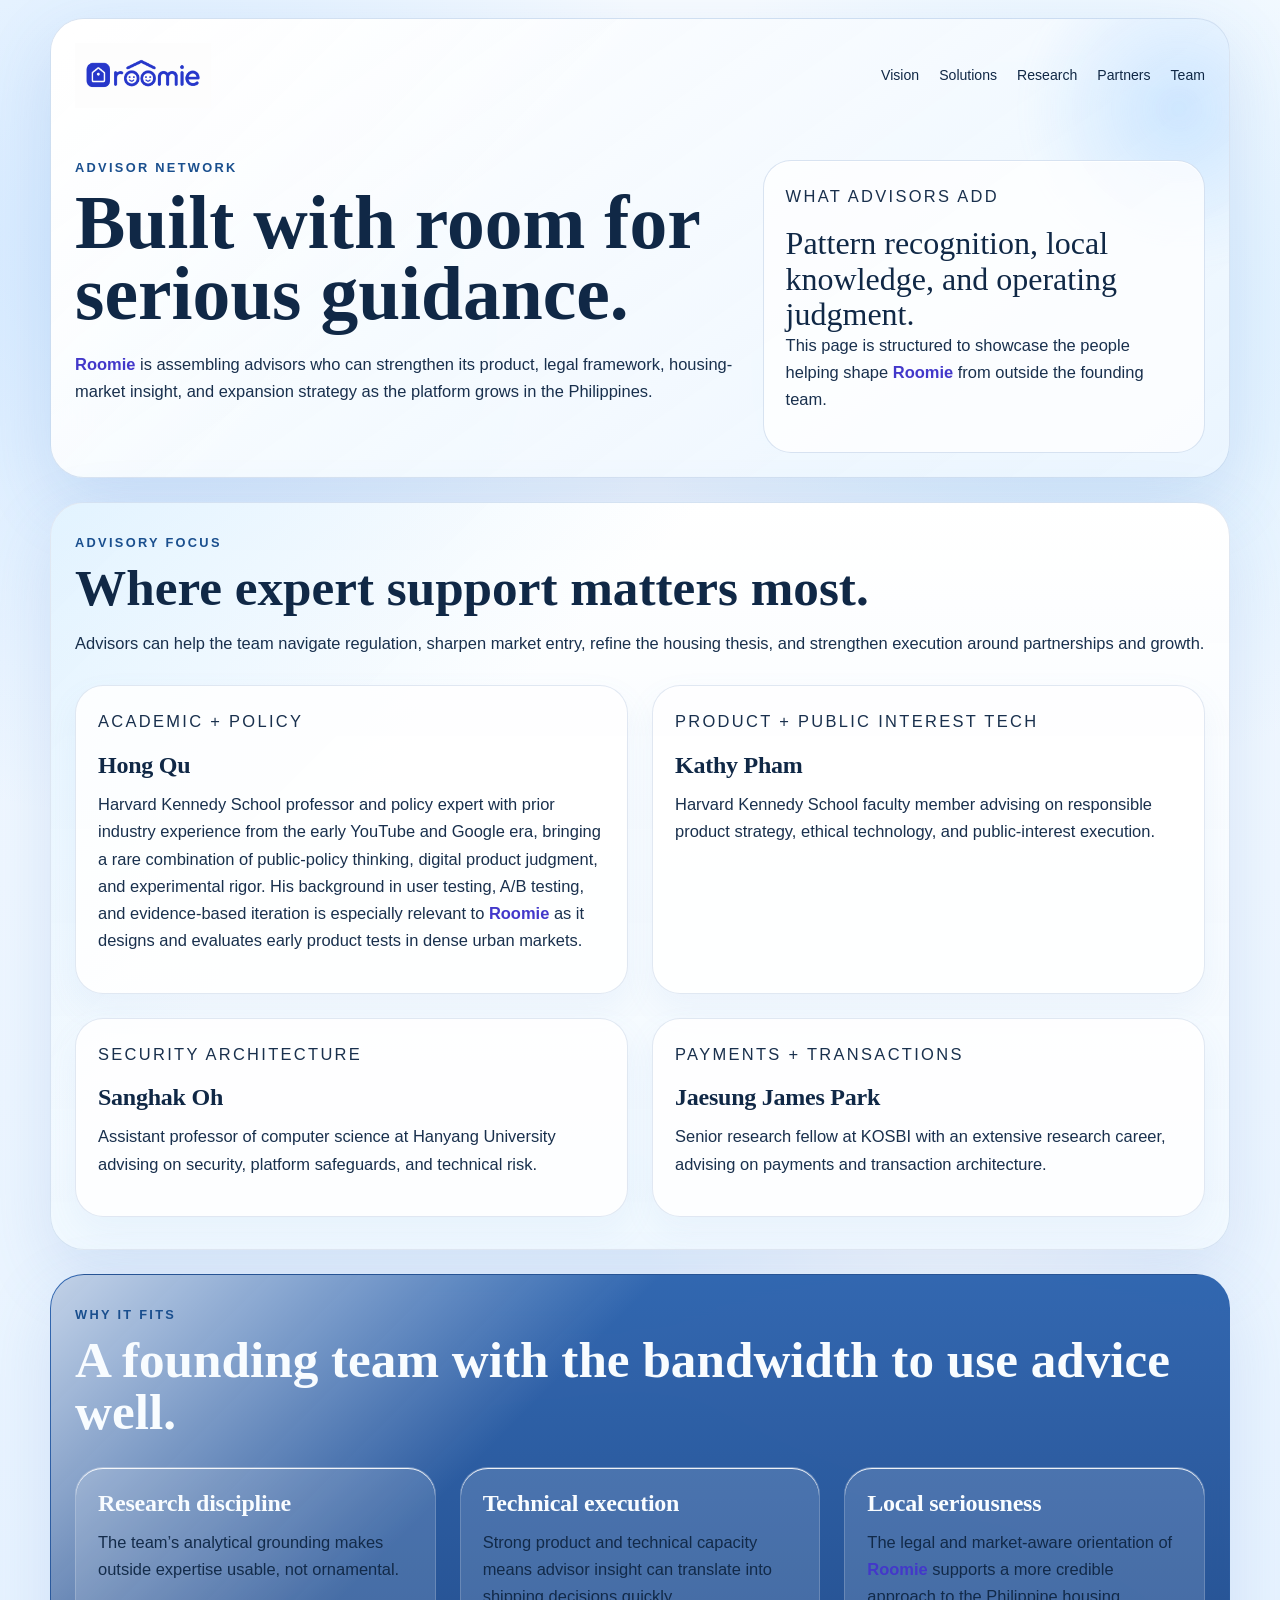
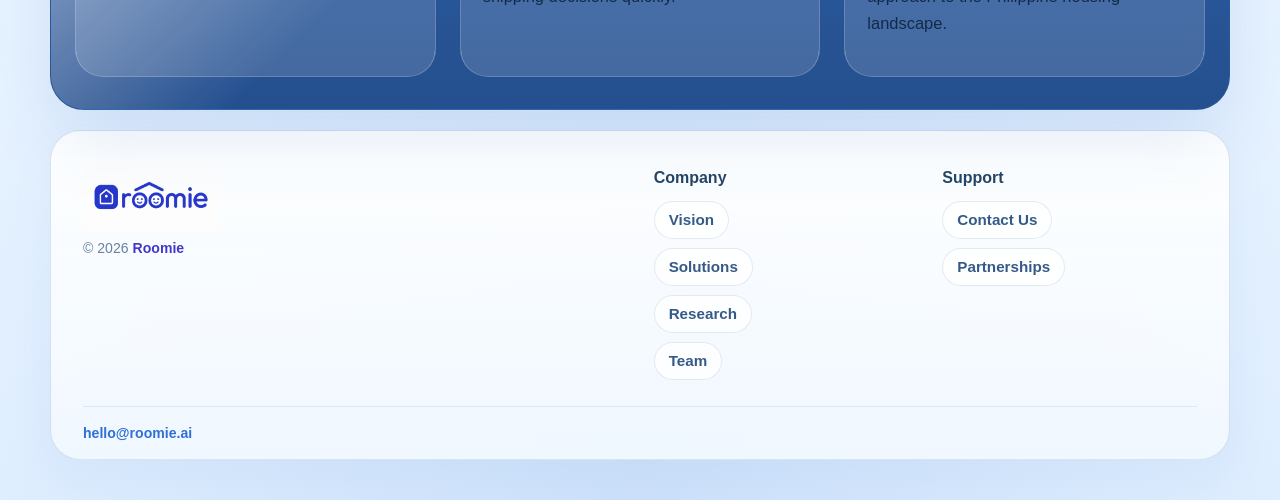
==== commit c279f4a2: "Refine adviser modals and profiles" ====
--- a/advisers.html
+++ b/advisers.html
@@ -88,16 +88,16 @@
               <p class="adviser-role">Security Architecture</p>
               <h3>Sanghak Oh</h3>
               <p>
-                Hanyang University adviser supporting security review, platform
-                safeguards, and risk-aware technical decisions.
+                Assistant professor of computer science at Hanyang University
+                advising on security, platform safeguards, and technical risk.
               </p>
             </article>
             <article class="adviser-card reveal">
               <p class="adviser-role">Payments + Transactions</p>
               <h3>Jaesung James Park</h3>
               <p>
-                KOSBI adviser focused on payment flows, transaction architecture,
-                and operationally credible marketplace infrastructure.
+                Senior research fellow at KOSBI with an extensive research career,
+                advising on payments and transaction architecture.
               </p>
             </article>
           </div>
--- a/styles.css
+++ b/styles.css
@@ -796,6 +796,59 @@
     0 2px 0 rgba(255, 255, 255, 0.1) inset,
     0 48px 120px rgba(6, 16, 34, 0.6),
     0 12px 32px rgba(6, 16, 34, 0.35);
+}
+
+.founder-modal-text-card {
+  height: auto;
+  min-height: min(520px, 88vh);
+  padding: 44px 32px 34px;
+  display: flex;
+  flex-direction: column;
+  justify-content: flex-end;
+  background:
+    radial-gradient(circle at 18% 12%, rgba(86, 151, 210, 0.28), transparent 34%),
+    radial-gradient(circle at 92% 2%, rgba(30, 87, 153, 0.18), transparent 32%),
+    linear-gradient(145deg, #f7f8fa 0%, #eef3f8 48%, #dfe8f2 100%);
+  border: 1px solid rgba(255, 255, 255, 0.72);
+}
+
+.founder-modal-text-card .founder-role {
+  margin: 0 0 10px;
+  color: #1a4f8e;
+  font-size: 0.72rem;
+  font-weight: 800;
+  letter-spacing: 0.14em;
+  text-transform: uppercase;
+}
+
+.founder-modal-text-card h3 {
+  margin: 0 0 16px;
+  color: #101827;
+  font-size: 1.55rem;
+  font-weight: 800;
+  line-height: 1.15;
+}
+
+.founder-modal-text-card .founder-preview {
+  margin: 0;
+  color: #253041;
+  font-size: 0.98rem;
+  font-weight: 700;
+  line-height: 1.65;
+}
+
+.founder-modal-text-card .founder-modal-detail {
+  margin-top: 20px;
+  padding-top: 20px;
+  border-top: 1px solid rgba(26, 79, 142, 0.18);
+  overflow-y: auto;
+}
+
+.founder-modal-text-card .founder-modal-detail a {
+  color: #1a4f8e;
+  font-weight: 800;
+  text-decoration-thickness: 1px;
+  text-underline-offset: 3px;
 }
 
 /* Photo fills the entire card as background */
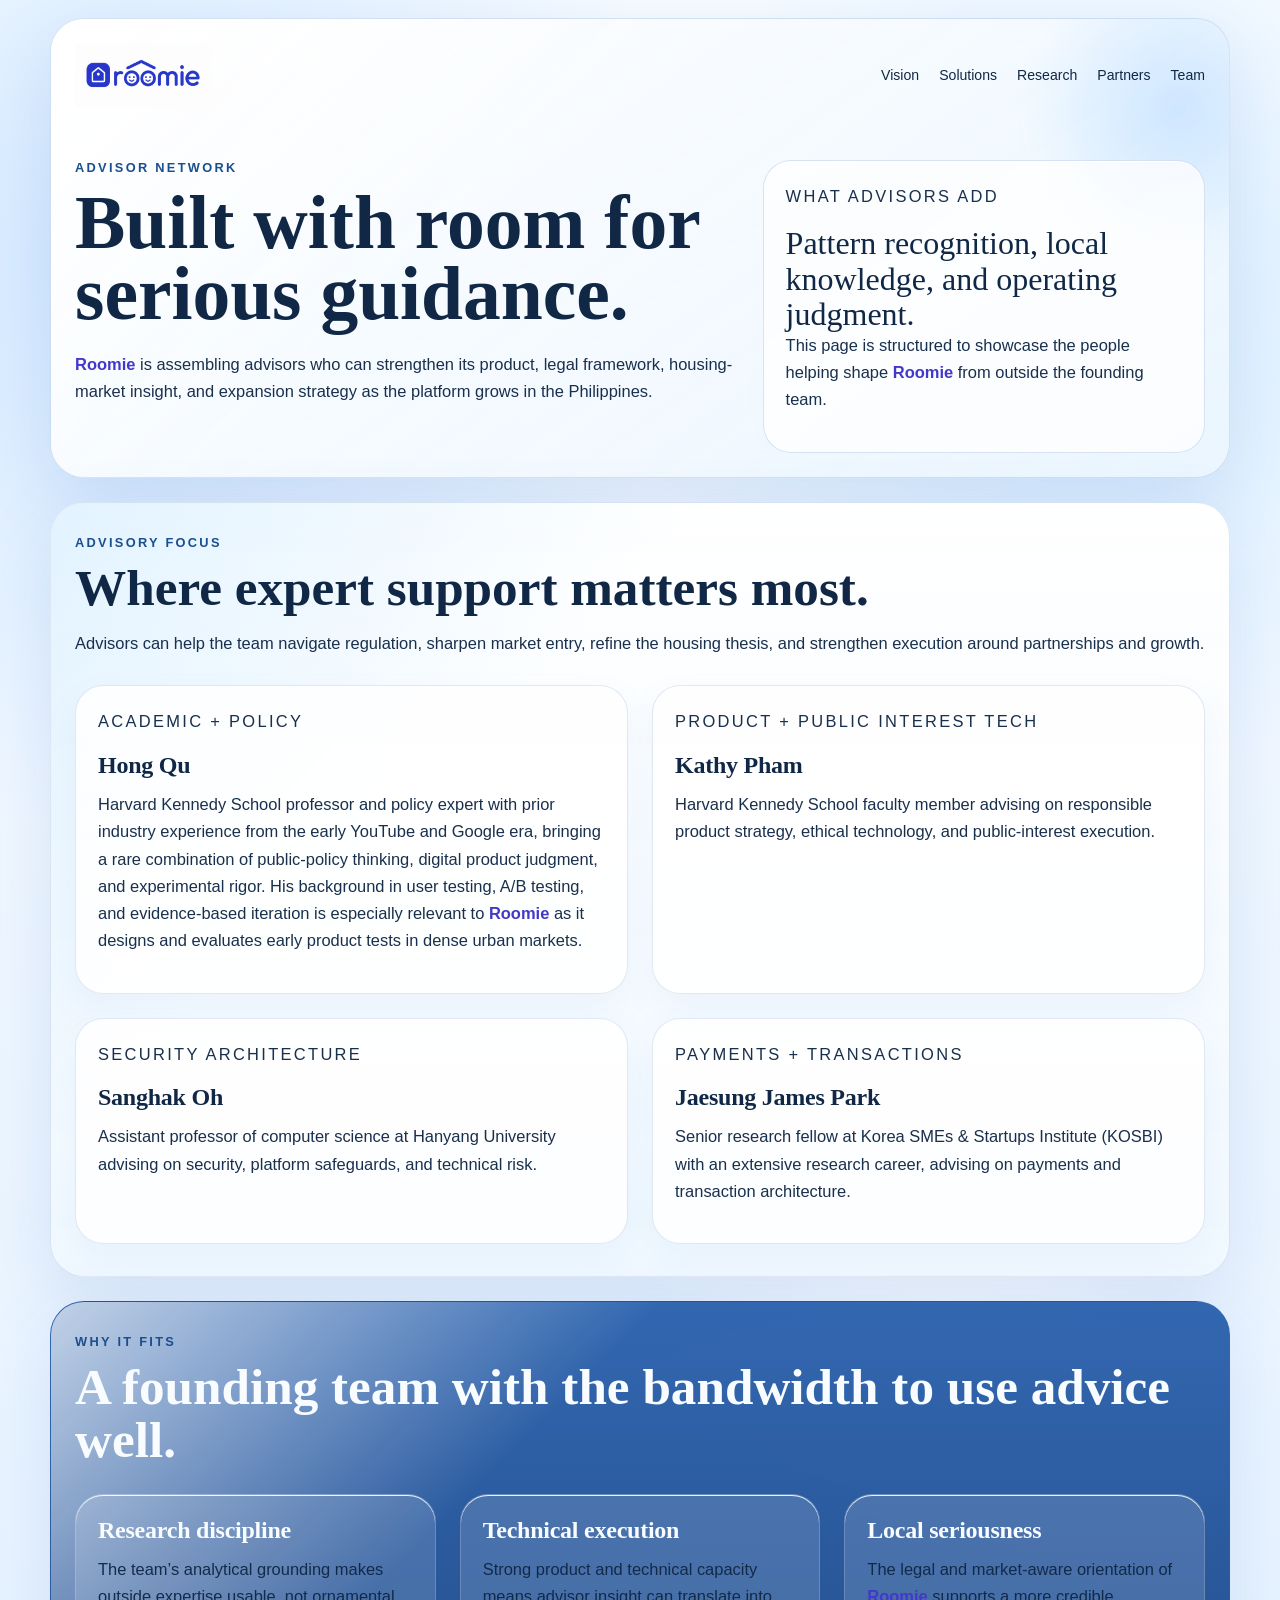
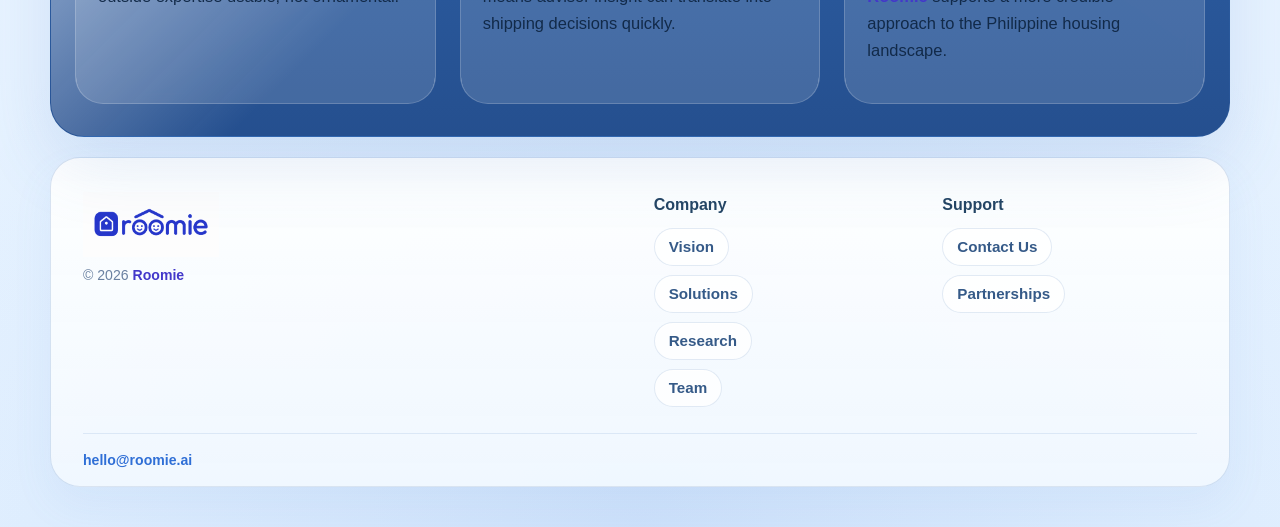
==== commit 1eec1245: "Expand KOSBI adviser affiliation" ====
--- a/advisers.html
+++ b/advisers.html
@@ -96,7 +96,8 @@
               <p class="adviser-role">Payments + Transactions</p>
               <h3>Jaesung James Park</h3>
               <p>
-                Senior research fellow at KOSBI with an extensive research career,
+                Senior research fellow at Korea SMEs & Startups Institute (KOSBI)
+                with an extensive research career,
                 advising on payments and transaction architecture.
               </p>
             </article>
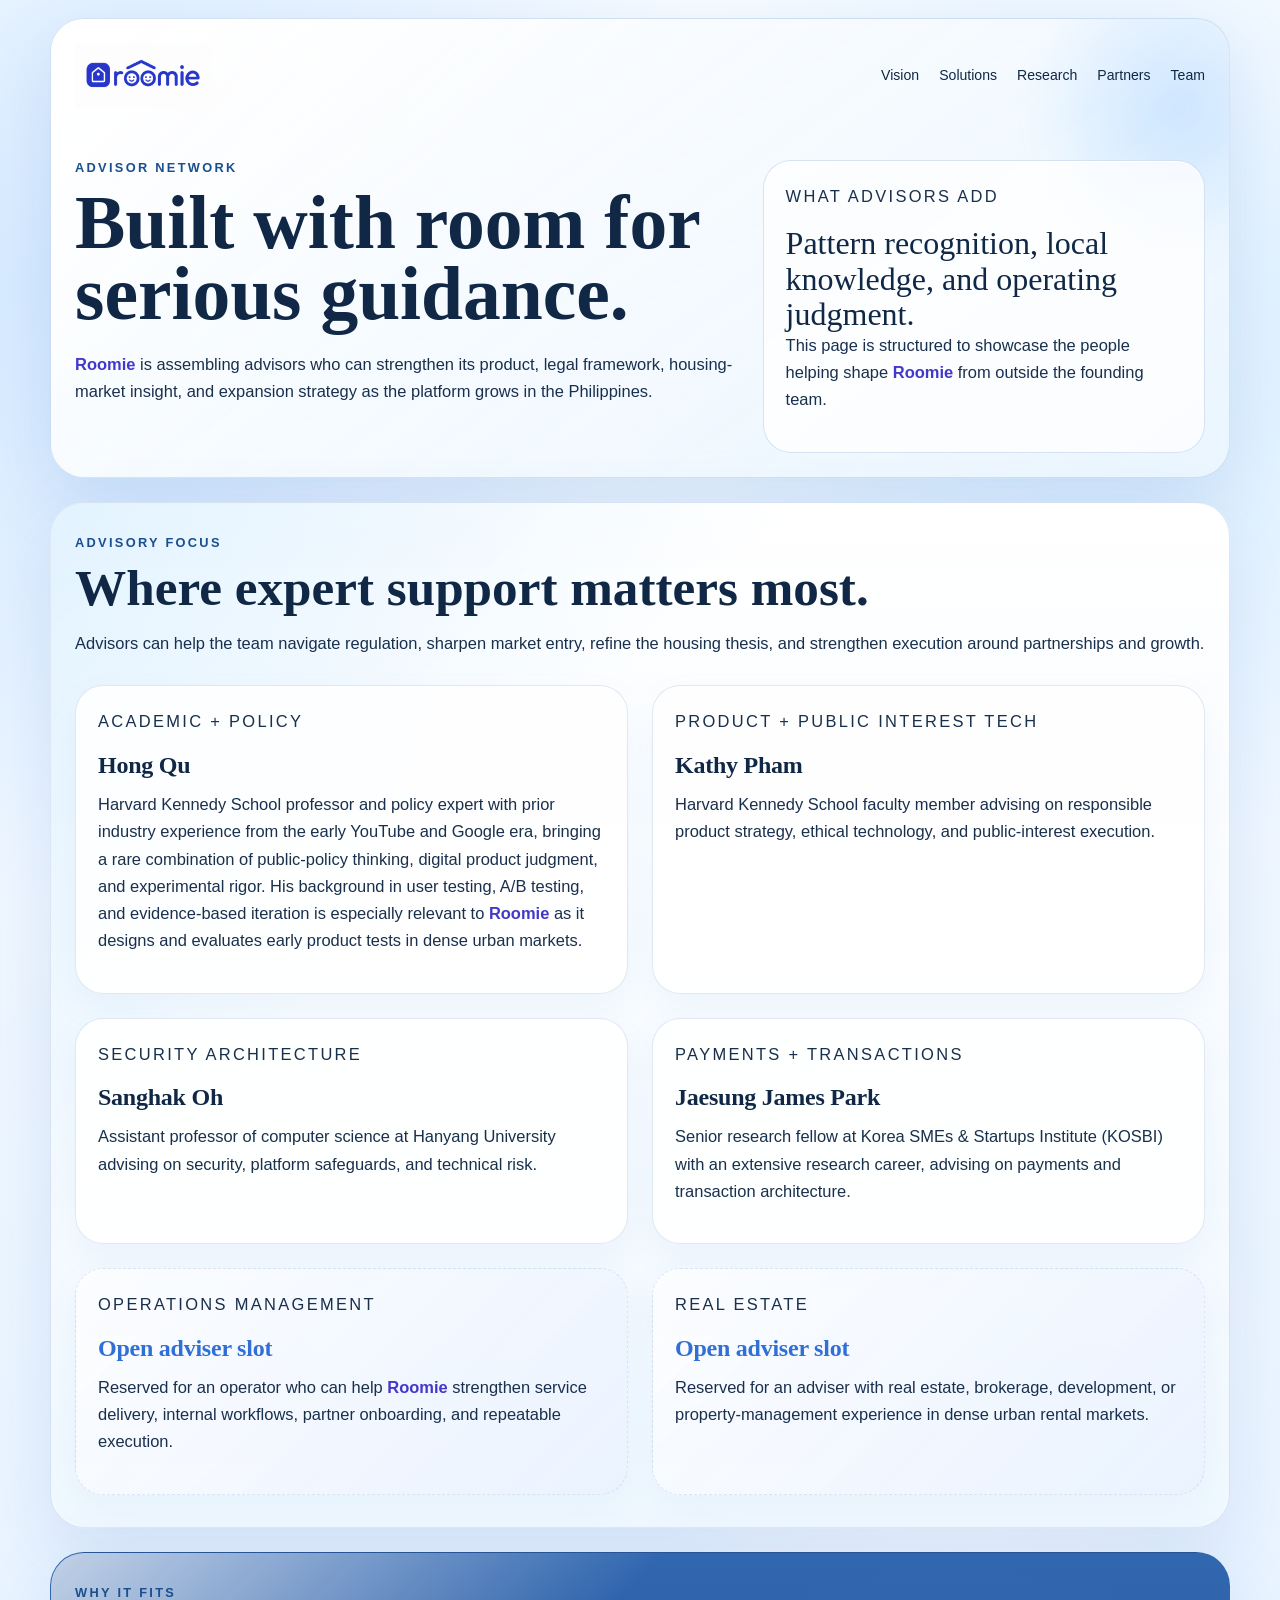
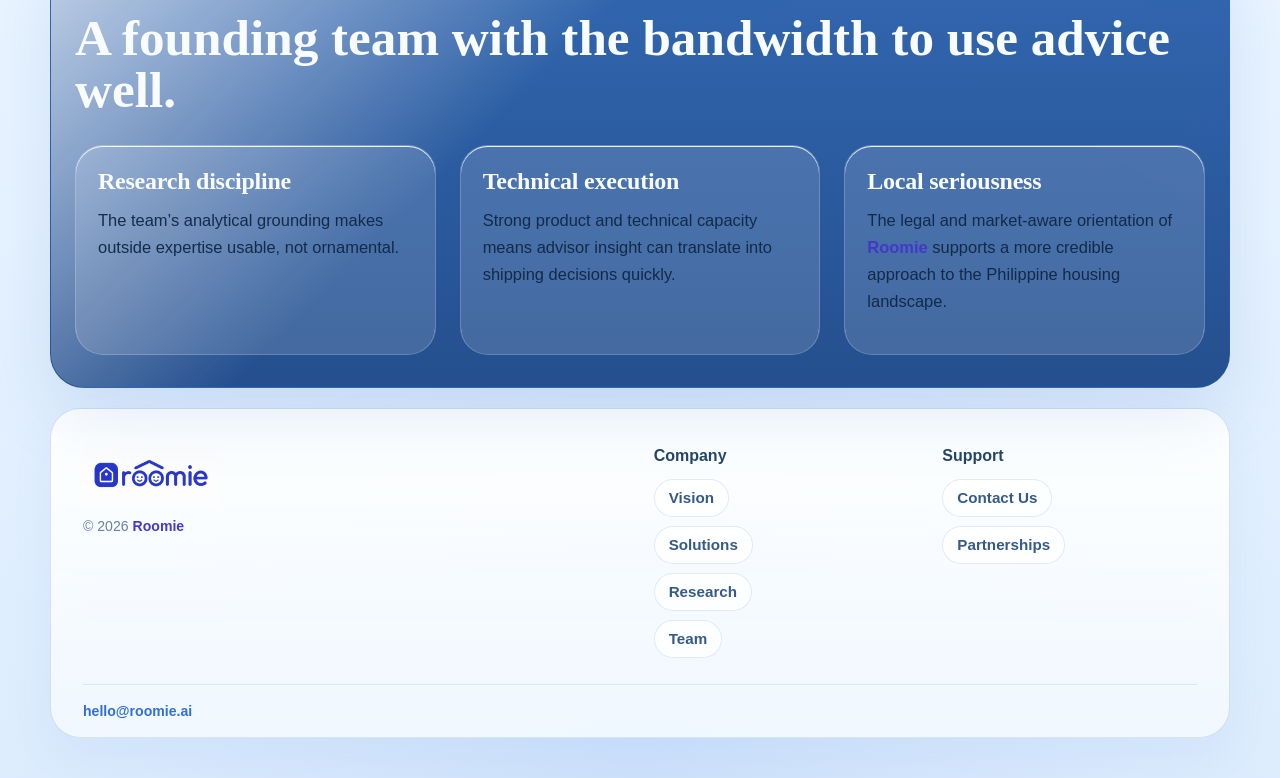
==== commit 89d5ee94: "Add open adviser slots" ====
--- a/advisers.html
+++ b/advisers.html
@@ -101,6 +101,23 @@
                 advising on payments and transaction architecture.
               </p>
             </article>
+            <article class="adviser-card adviser-slot reveal">
+              <p class="adviser-role">Operations Management</p>
+              <h3>Open adviser slot</h3>
+              <p>
+                Reserved for an operator who can help <strong>Roomie</strong>
+                strengthen service delivery, internal workflows, partner
+                onboarding, and repeatable execution.
+              </p>
+            </article>
+            <article class="adviser-card adviser-slot reveal">
+              <p class="adviser-role">Real Estate</p>
+              <h3>Open adviser slot</h3>
+              <p>
+                Reserved for an adviser with real estate, brokerage, development,
+                or property-management experience in dense urban rental markets.
+              </p>
+            </article>
           </div>
         </section>
 
--- a/styles.css
+++ b/styles.css
@@ -693,6 +693,19 @@
   box-shadow: 0 14px 32px rgba(98, 148, 217, 0.08);
 }
 
+.adviser-slot {
+  border-style: dashed;
+  background: linear-gradient(135deg, rgba(255, 255, 255, 0.76), rgba(233, 241, 255, 0.82));
+}
+
+.adviser-slot h3 {
+  color: #2f6fd6;
+}
+
+.adviser-slot .adviser-summary {
+  cursor: default;
+}
+
 .research-paper {
   margin-bottom: 24px;
   padding: 24px;
@@ -859,6 +872,11 @@
   height: 100%;
   object-fit: cover;
   object-position: top center;
+}
+
+.founder-modal-photo-regine {
+  height: 106%;
+  object-position: 44% 14%;
 }
 
 /* Gradient overlay: transparent at top, dark at ~45% downward */
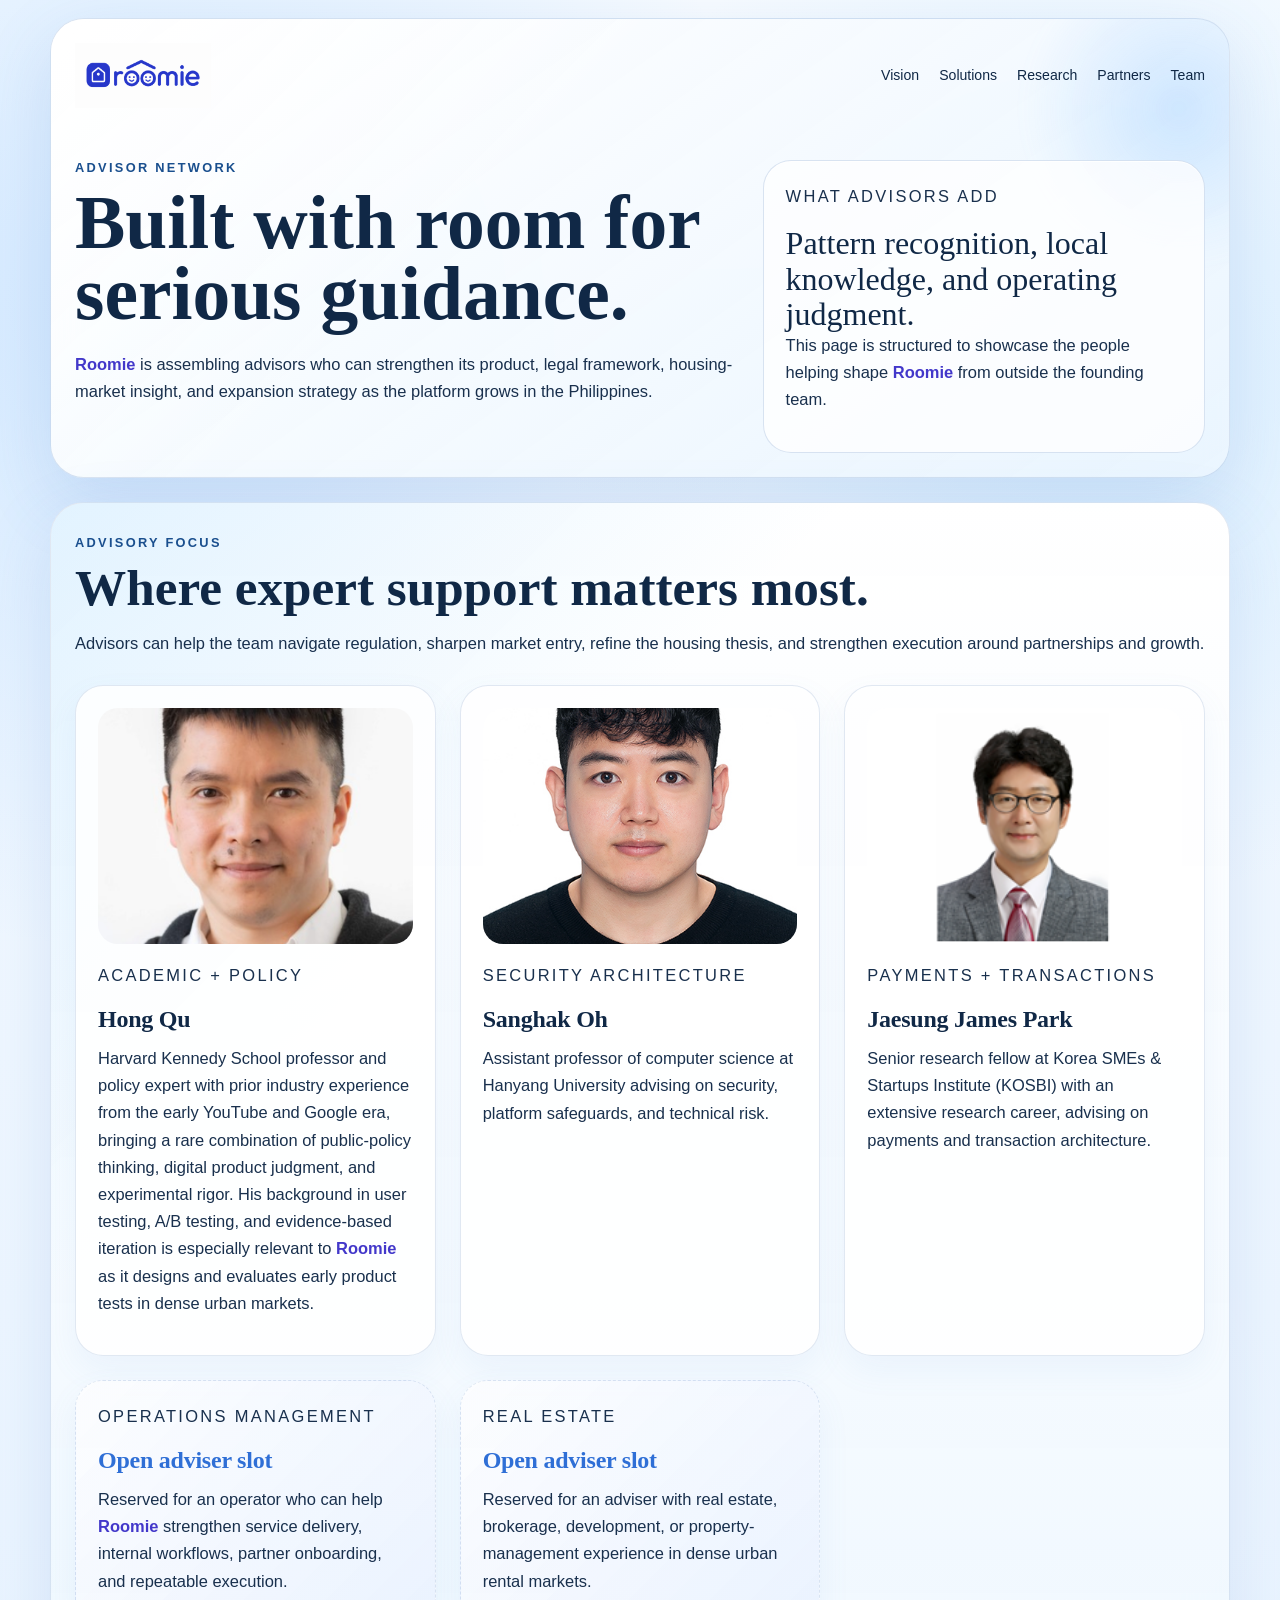
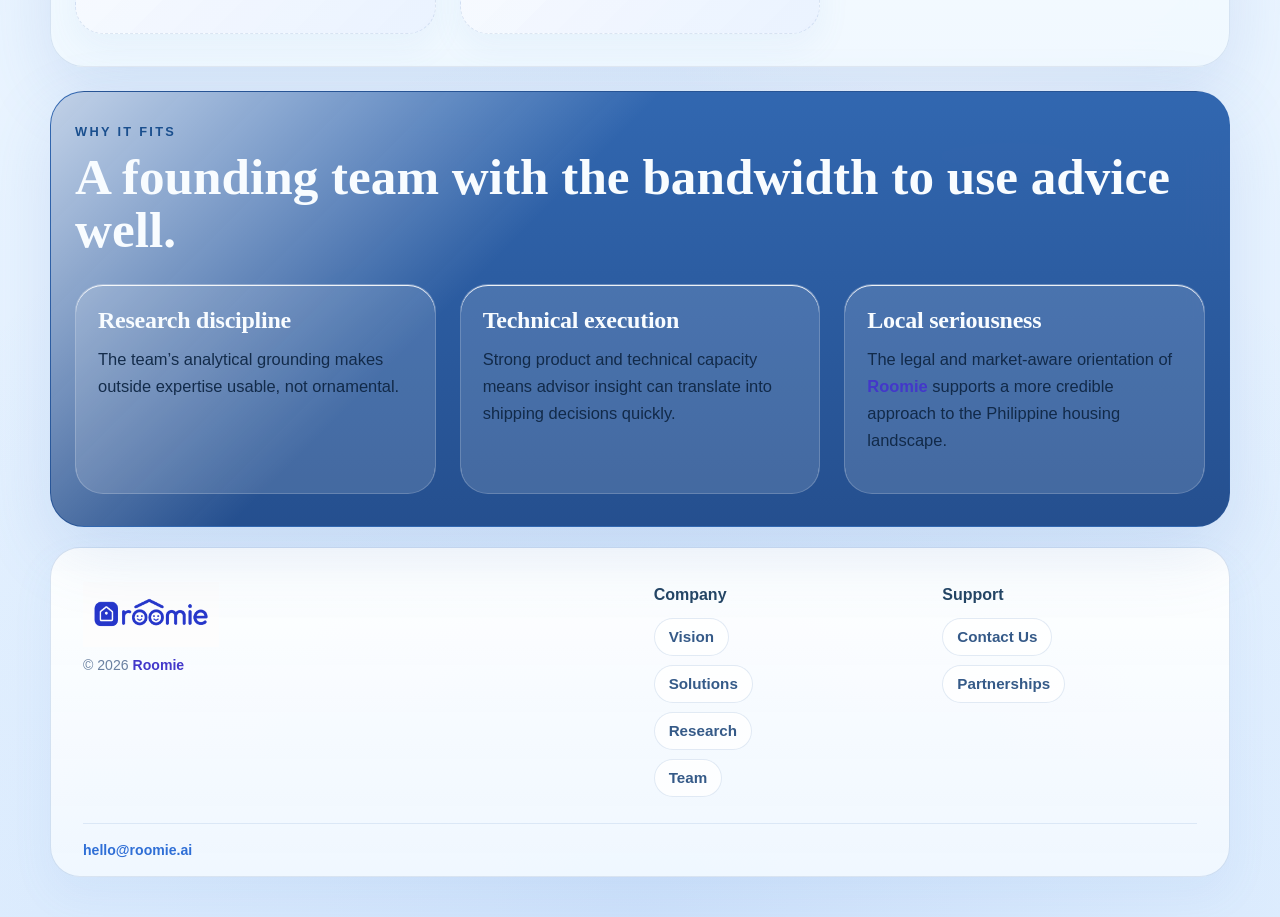
==== commit 615de4db: "Update advisor profiles and photos" ====
--- a/advisers.html
+++ b/advisers.html
@@ -63,6 +63,7 @@
           </div>
           <div class="advisers-grid">
             <article class="adviser-card reveal">
+              <img class="adviser-card-photo" src="assets/hong-qu.png" alt="Portrait of Hong Qu" loading="lazy" />
               <p class="adviser-role">Academic + Policy</p>
               <h3>Hong Qu</h3>
               <p>
@@ -76,15 +77,7 @@
               </p>
             </article>
             <article class="adviser-card reveal">
-              <p class="adviser-role">Product + Public Interest Tech</p>
-              <h3>Kathy Pham</h3>
-              <p>
-                <a href="https://www.hks.harvard.edu/faculty/kathy-pham" target="_blank" rel="noopener">Harvard Kennedy School</a>
-                faculty member advising on responsible
-                product strategy, ethical technology, and public-interest execution.
-              </p>
-            </article>
-            <article class="adviser-card reveal">
+              <img class="adviser-card-photo" src="assets/sanghak-oh.jpg" alt="Portrait of Sanghak Oh" loading="lazy" />
               <p class="adviser-role">Security Architecture</p>
               <h3>Sanghak Oh</h3>
               <p>
@@ -93,6 +86,7 @@
               </p>
             </article>
             <article class="adviser-card reveal">
+              <img class="adviser-card-photo adviser-photo-contain" src="assets/jaesung-james-park.png" alt="Portrait of Jaesung James Park" loading="lazy" />
               <p class="adviser-role">Payments + Transactions</p>
               <h3>Jaesung James Park</h3>
               <p>
--- a/styles.css
+++ b/styles.css
@@ -625,9 +625,12 @@
 
 .founders-grid,
 .metrics-grid,
-.advisers-grid,
 .partners-grid {
   grid-template-columns: repeat(2, minmax(0, 1fr));
+}
+
+.advisers-grid {
+  grid-template-columns: repeat(3, minmax(0, 1fr));
 }
 
 .research-grid {
@@ -775,6 +778,22 @@
   margin-bottom: 0;
 }
 
+.adviser-card-photo {
+  display: block;
+  width: 100%;
+  aspect-ratio: 4 / 3;
+  margin-bottom: 18px;
+  border-radius: 20px;
+  background: var(--blue-soft);
+  object-fit: cover;
+  object-position: center;
+}
+
+.adviser-photo-contain {
+  background: #ffffff;
+  object-fit: contain;
+}
+
 /* ── Founder / Advisor modal ── */
 .founder-modal {
   position: fixed;
@@ -817,12 +836,23 @@
   padding: 44px 32px 34px;
   display: flex;
   flex-direction: column;
-  justify-content: flex-end;
+  justify-content: flex-start;
+  overflow-y: auto;
   background:
     radial-gradient(circle at 18% 12%, rgba(86, 151, 210, 0.28), transparent 34%),
     radial-gradient(circle at 92% 2%, rgba(30, 87, 153, 0.18), transparent 32%),
     linear-gradient(145deg, #f7f8fa 0%, #eef3f8 48%, #dfe8f2 100%);
   border: 1px solid rgba(255, 255, 255, 0.72);
+}
+
+.adviser-modal-photo {
+  display: block;
+  width: calc(100% + 64px);
+  height: 260px;
+  flex: 0 0 auto;
+  margin: -44px -32px 28px;
+  object-fit: cover;
+  object-position: center;
 }
 
 .founder-modal-text-card .founder-role {
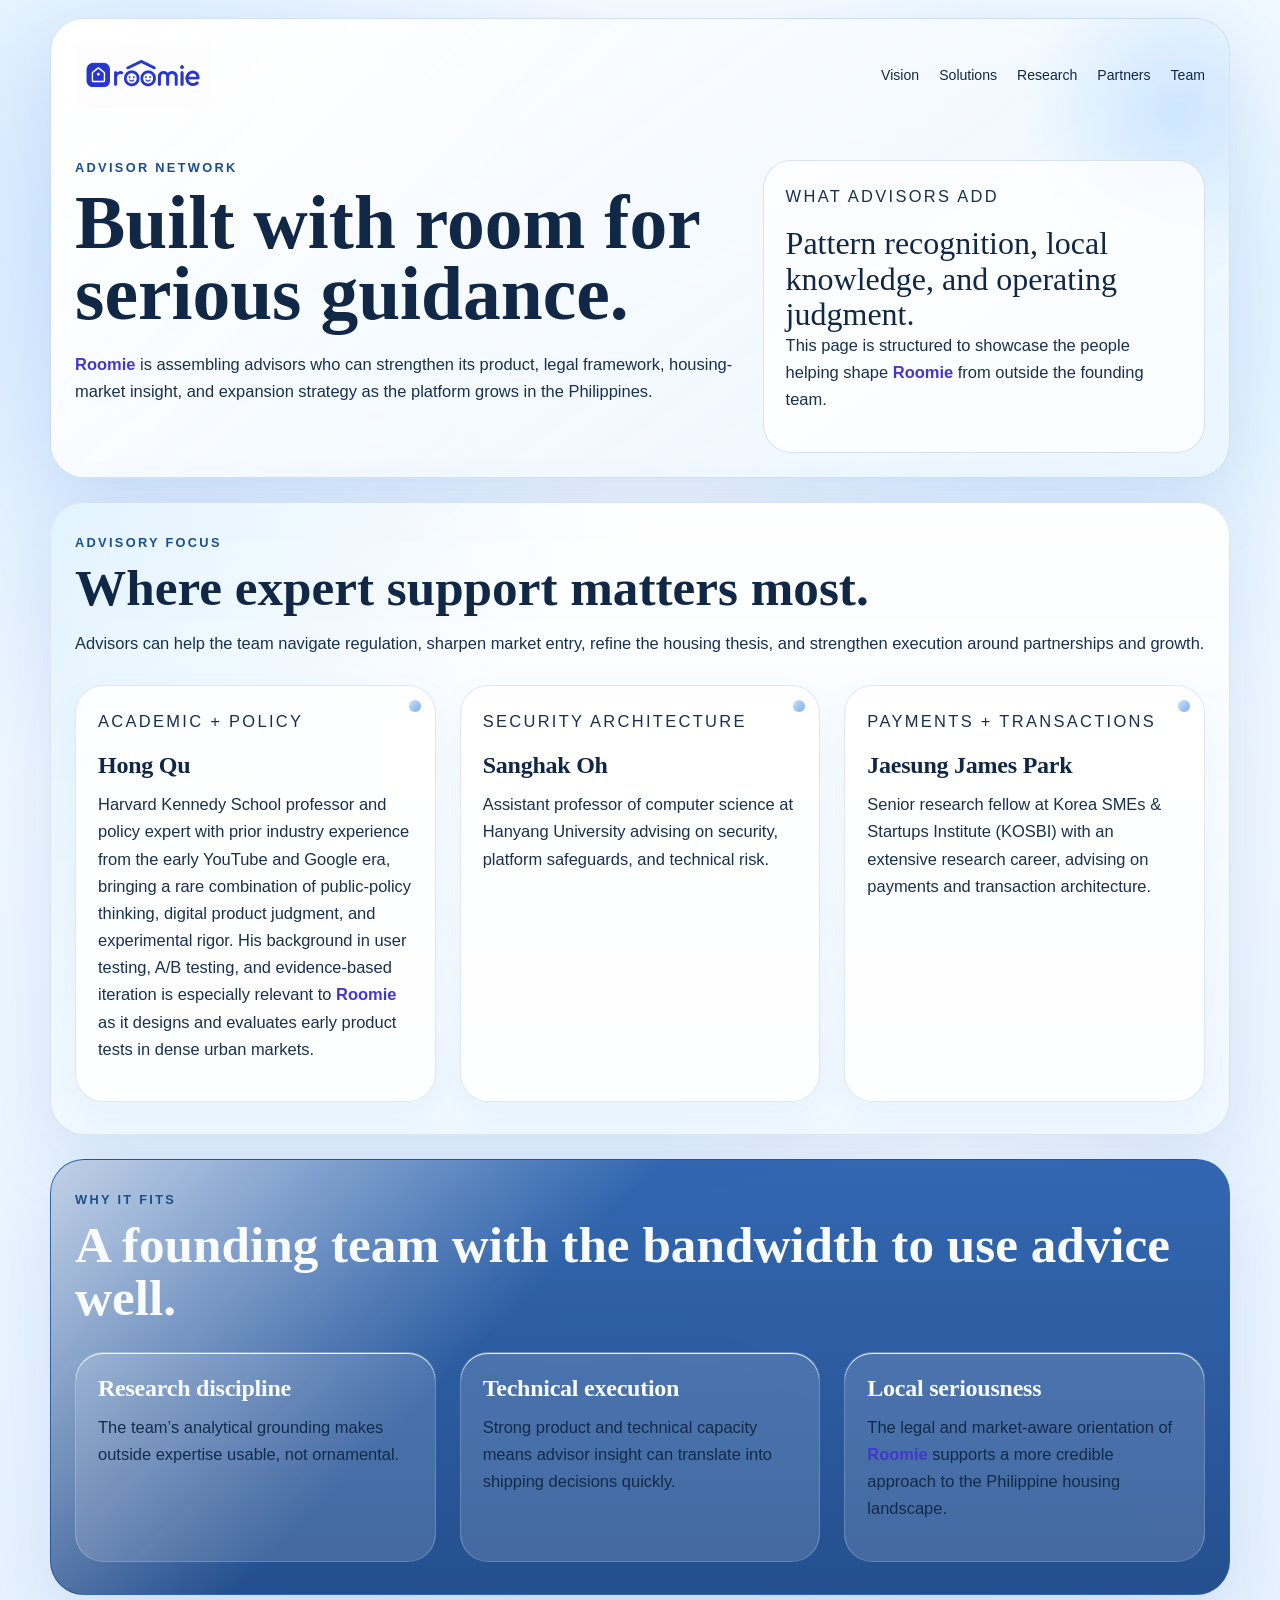
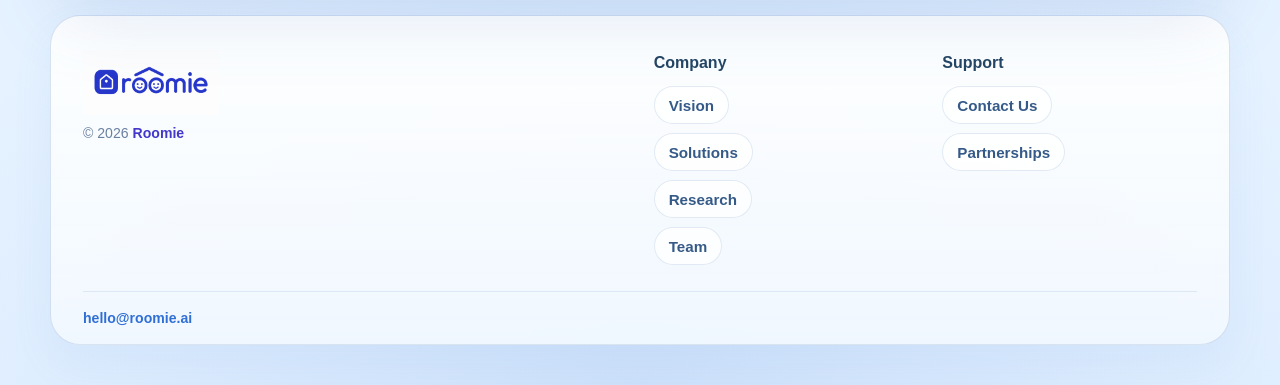
==== commit 64c80783: "Refine advisor cards and profiles" ====
--- a/advisers.html
+++ b/advisers.html
@@ -63,7 +63,6 @@
           </div>
           <div class="advisers-grid">
             <article class="adviser-card reveal">
-              <img class="adviser-card-photo" src="assets/hong-qu.png" alt="Portrait of Hong Qu" loading="lazy" />
               <p class="adviser-role">Academic + Policy</p>
               <h3>Hong Qu</h3>
               <p>
@@ -77,7 +76,6 @@
               </p>
             </article>
             <article class="adviser-card reveal">
-              <img class="adviser-card-photo" src="assets/sanghak-oh.jpg" alt="Portrait of Sanghak Oh" loading="lazy" />
               <p class="adviser-role">Security Architecture</p>
               <h3>Sanghak Oh</h3>
               <p>
@@ -86,30 +84,12 @@
               </p>
             </article>
             <article class="adviser-card reveal">
-              <img class="adviser-card-photo adviser-photo-contain" src="assets/jaesung-james-park.png" alt="Portrait of Jaesung James Park" loading="lazy" />
               <p class="adviser-role">Payments + Transactions</p>
               <h3>Jaesung James Park</h3>
               <p>
                 Senior research fellow at Korea SMEs & Startups Institute (KOSBI)
                 with an extensive research career,
                 advising on payments and transaction architecture.
-              </p>
-            </article>
-            <article class="adviser-card adviser-slot reveal">
-              <p class="adviser-role">Operations Management</p>
-              <h3>Open adviser slot</h3>
-              <p>
-                Reserved for an operator who can help <strong>Roomie</strong>
-                strengthen service delivery, internal workflows, partner
-                onboarding, and repeatable execution.
-              </p>
-            </article>
-            <article class="adviser-card adviser-slot reveal">
-              <p class="adviser-role">Real Estate</p>
-              <h3>Open adviser slot</h3>
-              <p>
-                Reserved for an adviser with real estate, brokerage, development,
-                or property-management experience in dense urban rental markets.
               </p>
             </article>
           </div>
--- a/styles.css
+++ b/styles.css
@@ -696,19 +696,6 @@
   box-shadow: 0 14px 32px rgba(98, 148, 217, 0.08);
 }
 
-.adviser-slot {
-  border-style: dashed;
-  background: linear-gradient(135deg, rgba(255, 255, 255, 0.76), rgba(233, 241, 255, 0.82));
-}
-
-.adviser-slot h3 {
-  color: #2f6fd6;
-}
-
-.adviser-slot .adviser-summary {
-  cursor: default;
-}
-
 .research-paper {
   margin-bottom: 24px;
   padding: 24px;
@@ -731,6 +718,7 @@
 }
 
 .founder-card::before,
+.adviser-card::before,
 .metric-card::before,
 .partner-card::before {
   content: "";
@@ -776,22 +764,6 @@
 .adviser-summary h3,
 .adviser-summary p {
   margin-bottom: 0;
-}
-
-.adviser-card-photo {
-  display: block;
-  width: 100%;
-  aspect-ratio: 4 / 3;
-  margin-bottom: 18px;
-  border-radius: 20px;
-  background: var(--blue-soft);
-  object-fit: cover;
-  object-position: center;
-}
-
-.adviser-photo-contain {
-  background: #ffffff;
-  object-fit: contain;
 }
 
 /* ── Founder / Advisor modal ── */
@@ -828,70 +800,6 @@
     0 2px 0 rgba(255, 255, 255, 0.1) inset,
     0 48px 120px rgba(6, 16, 34, 0.6),
     0 12px 32px rgba(6, 16, 34, 0.35);
-}
-
-.founder-modal-text-card {
-  height: auto;
-  min-height: min(520px, 88vh);
-  padding: 44px 32px 34px;
-  display: flex;
-  flex-direction: column;
-  justify-content: flex-start;
-  overflow-y: auto;
-  background:
-    radial-gradient(circle at 18% 12%, rgba(86, 151, 210, 0.28), transparent 34%),
-    radial-gradient(circle at 92% 2%, rgba(30, 87, 153, 0.18), transparent 32%),
-    linear-gradient(145deg, #f7f8fa 0%, #eef3f8 48%, #dfe8f2 100%);
-  border: 1px solid rgba(255, 255, 255, 0.72);
-}
-
-.adviser-modal-photo {
-  display: block;
-  width: calc(100% + 64px);
-  height: 260px;
-  flex: 0 0 auto;
-  margin: -44px -32px 28px;
-  object-fit: cover;
-  object-position: center;
-}
-
-.founder-modal-text-card .founder-role {
-  margin: 0 0 10px;
-  color: #1a4f8e;
-  font-size: 0.72rem;
-  font-weight: 800;
-  letter-spacing: 0.14em;
-  text-transform: uppercase;
-}
-
-.founder-modal-text-card h3 {
-  margin: 0 0 16px;
-  color: #101827;
-  font-size: 1.55rem;
-  font-weight: 800;
-  line-height: 1.15;
-}
-
-.founder-modal-text-card .founder-preview {
-  margin: 0;
-  color: #253041;
-  font-size: 0.98rem;
-  font-weight: 700;
-  line-height: 1.65;
-}
-
-.founder-modal-text-card .founder-modal-detail {
-  margin-top: 20px;
-  padding-top: 20px;
-  border-top: 1px solid rgba(26, 79, 142, 0.18);
-  overflow-y: auto;
-}
-
-.founder-modal-text-card .founder-modal-detail a {
-  color: #1a4f8e;
-  font-weight: 800;
-  text-decoration-thickness: 1px;
-  text-underline-offset: 3px;
 }
 
 /* Photo fills the entire card as background */
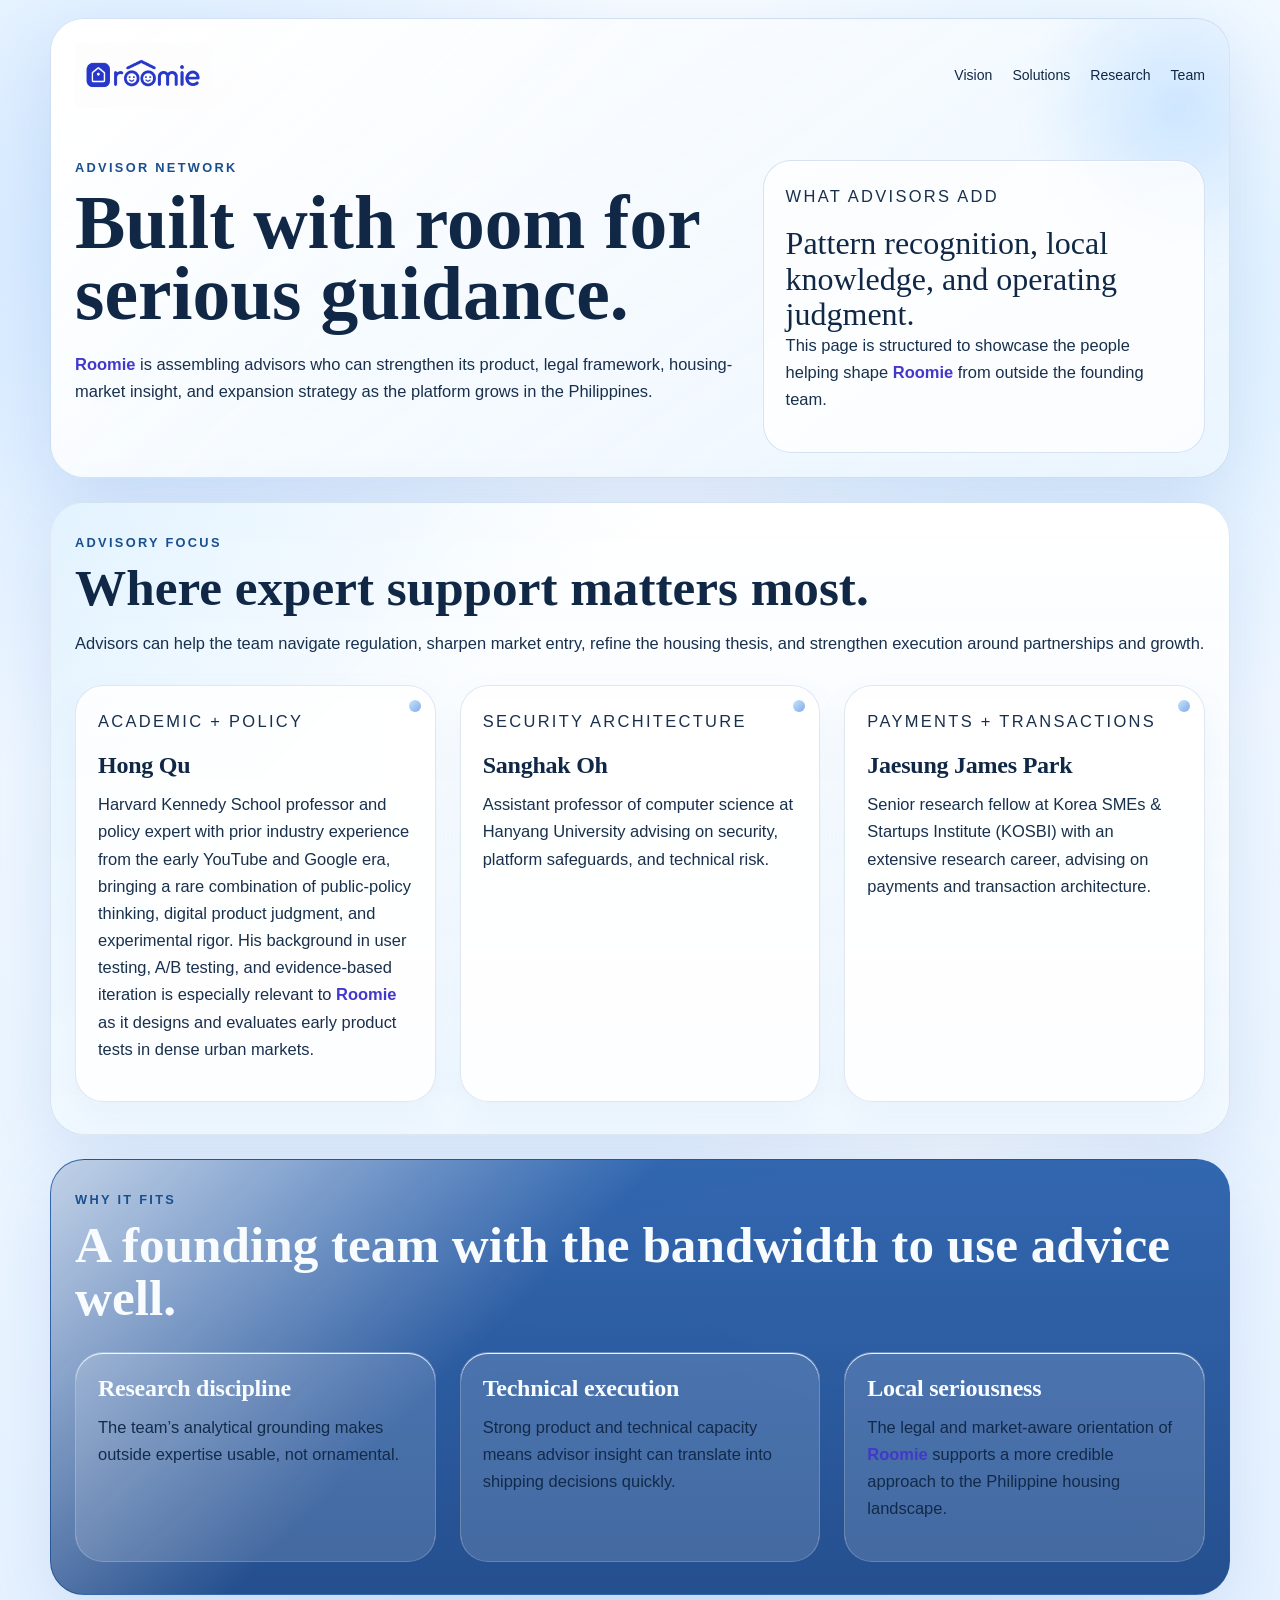
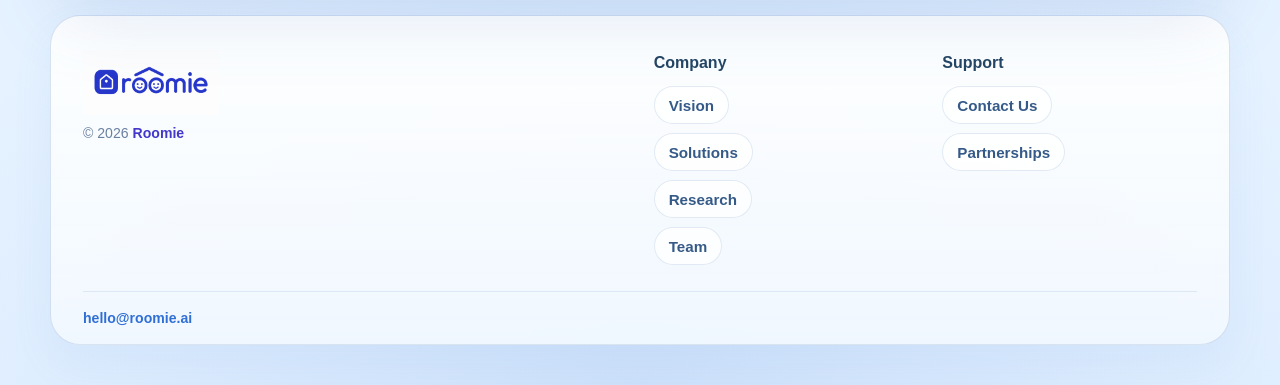
==== commit c33bca24: "Hide partners navigation tab" ====
--- a/advisers.html
+++ b/advisers.html
@@ -24,7 +24,6 @@
             <a href="index.html#vision">Vision</a>
             <a href="solutions.html">Solutions</a>
             <a href="research.html">Research</a>
-            <a href="partners.html">Partners</a>
             <a href="team.html">Team</a>
           </div>
         </nav>
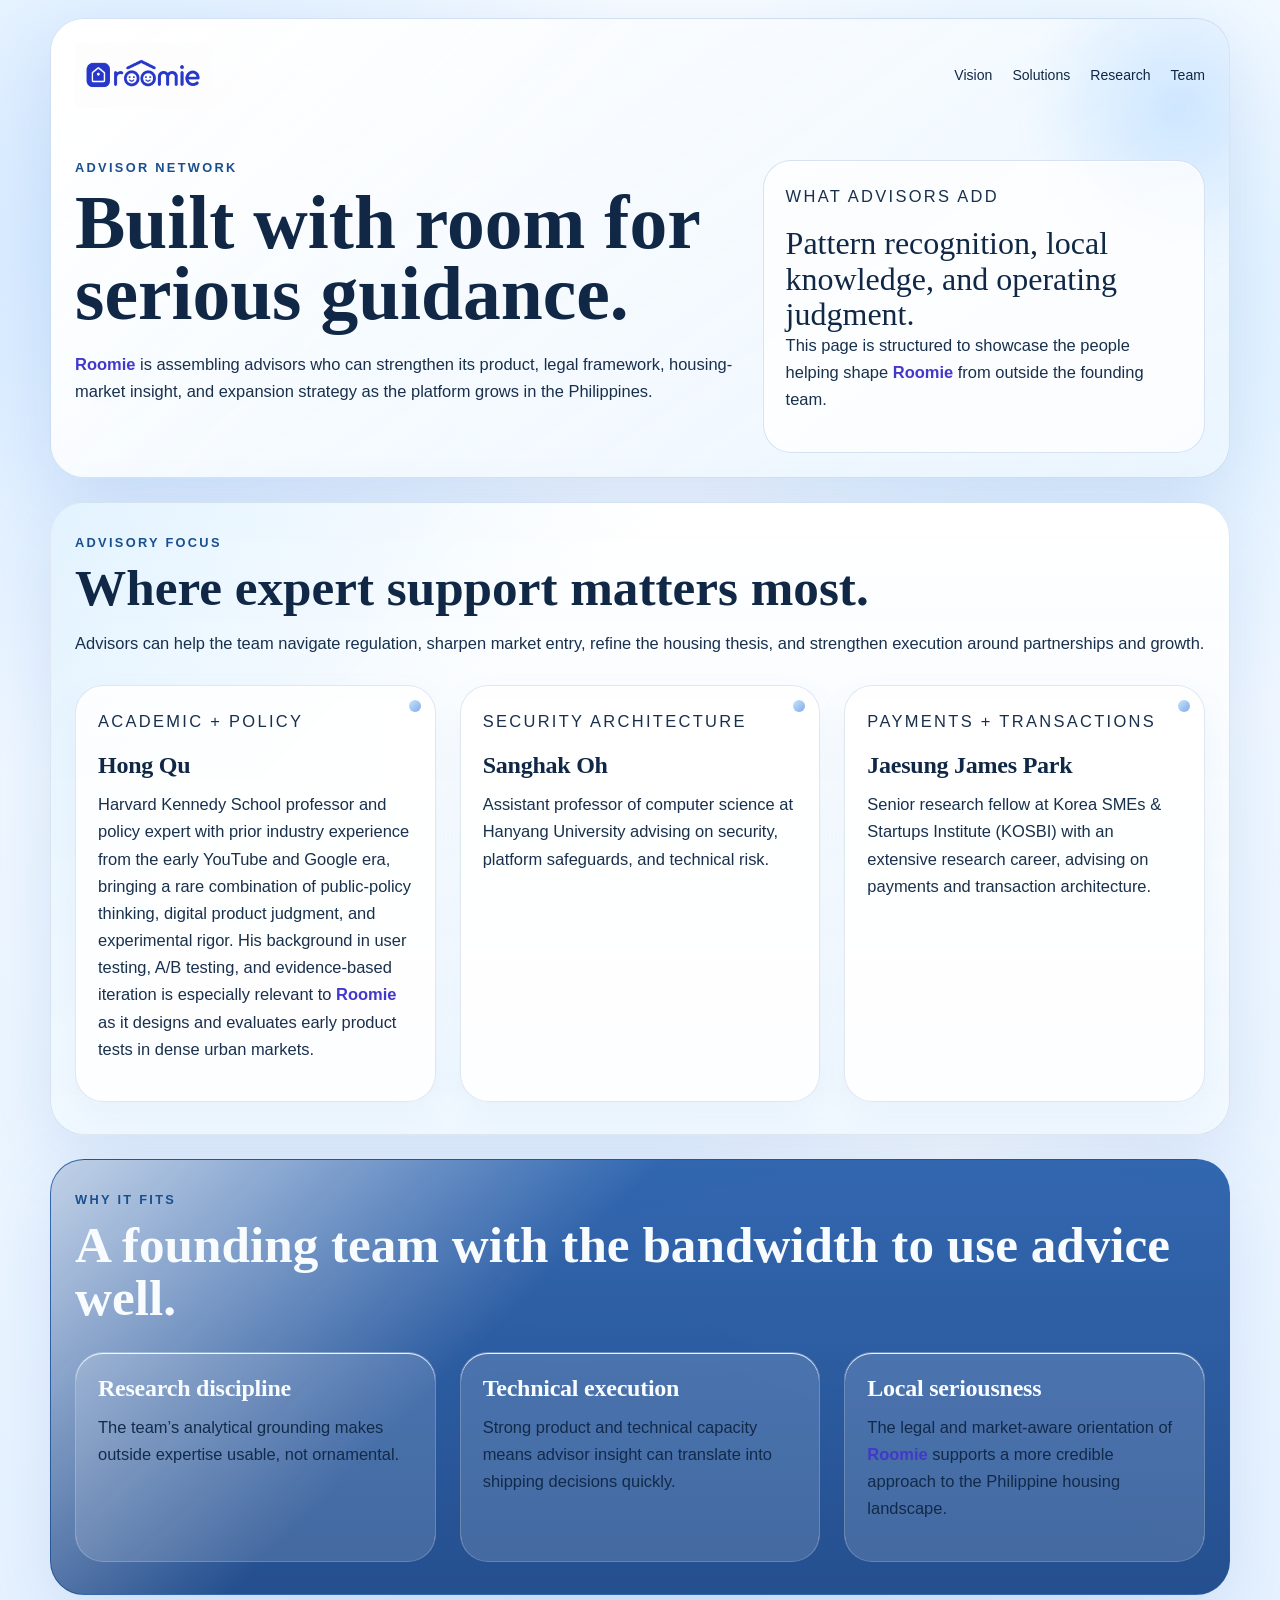
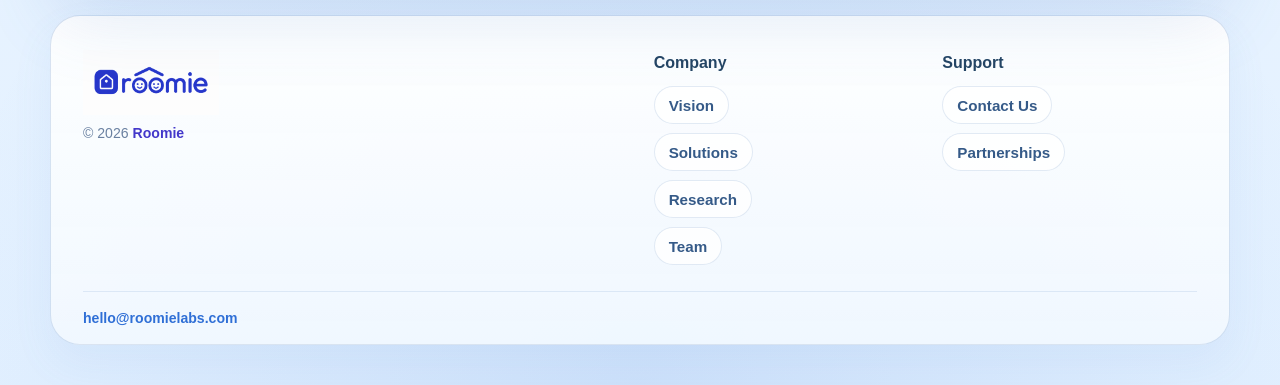
==== commit 7b73ea54: "Update contact email domain" ====
--- a/advisers.html
+++ b/advisers.html
@@ -141,13 +141,13 @@
             </div>
             <div class="site-footer-column">
               <p class="site-footer-label">Support</p>
-              <a href="mailto:hello@roomie.ai">Contact Us</a>
+              <a href="mailto:hello@roomielabs.com">Contact Us</a>
               <a href="partners.html">Partnerships</a>
             </div>
           </div>
         </div>
         <div class="site-footer-bottom">
-          <p><a href="mailto:hello@roomie.ai">hello@roomie.ai</a></p>
+          <p><a href="mailto:hello@roomielabs.com">hello@roomielabs.com</a></p>
         </div>
       </footer>
     </div>
